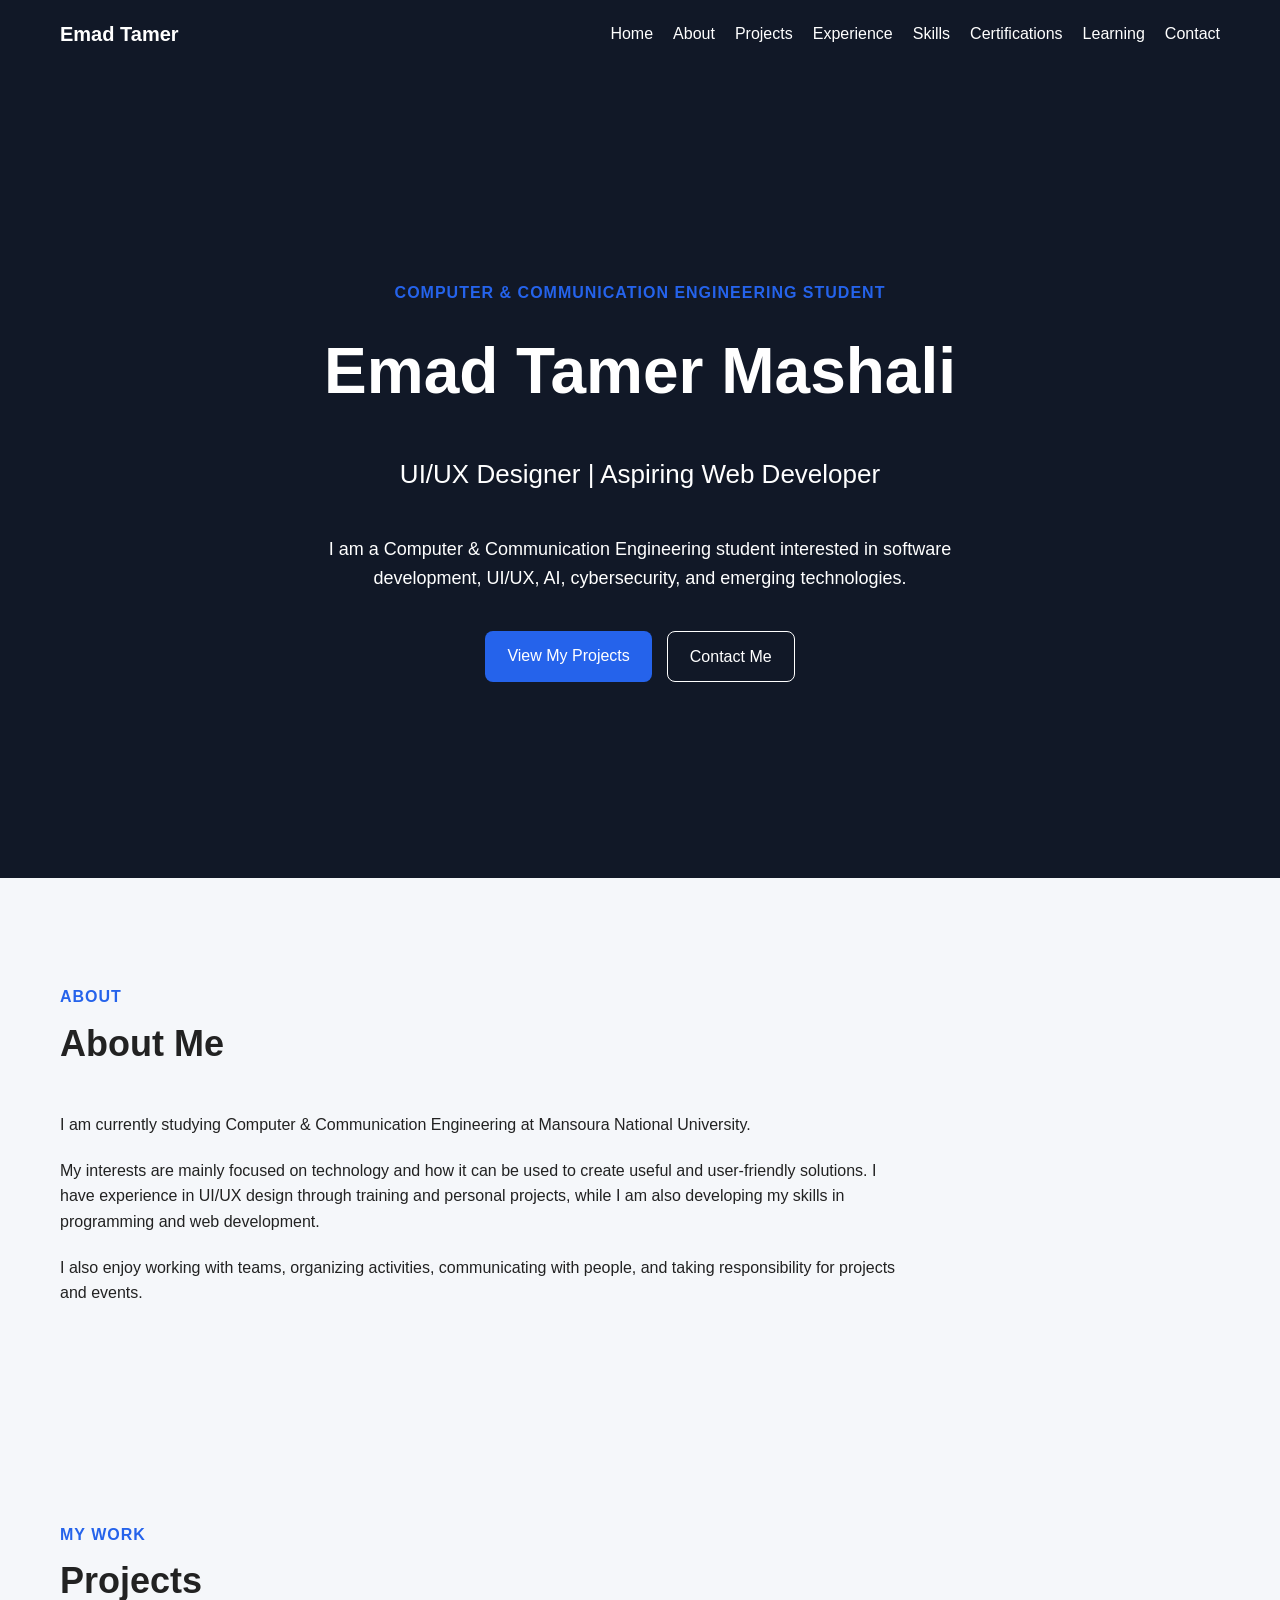
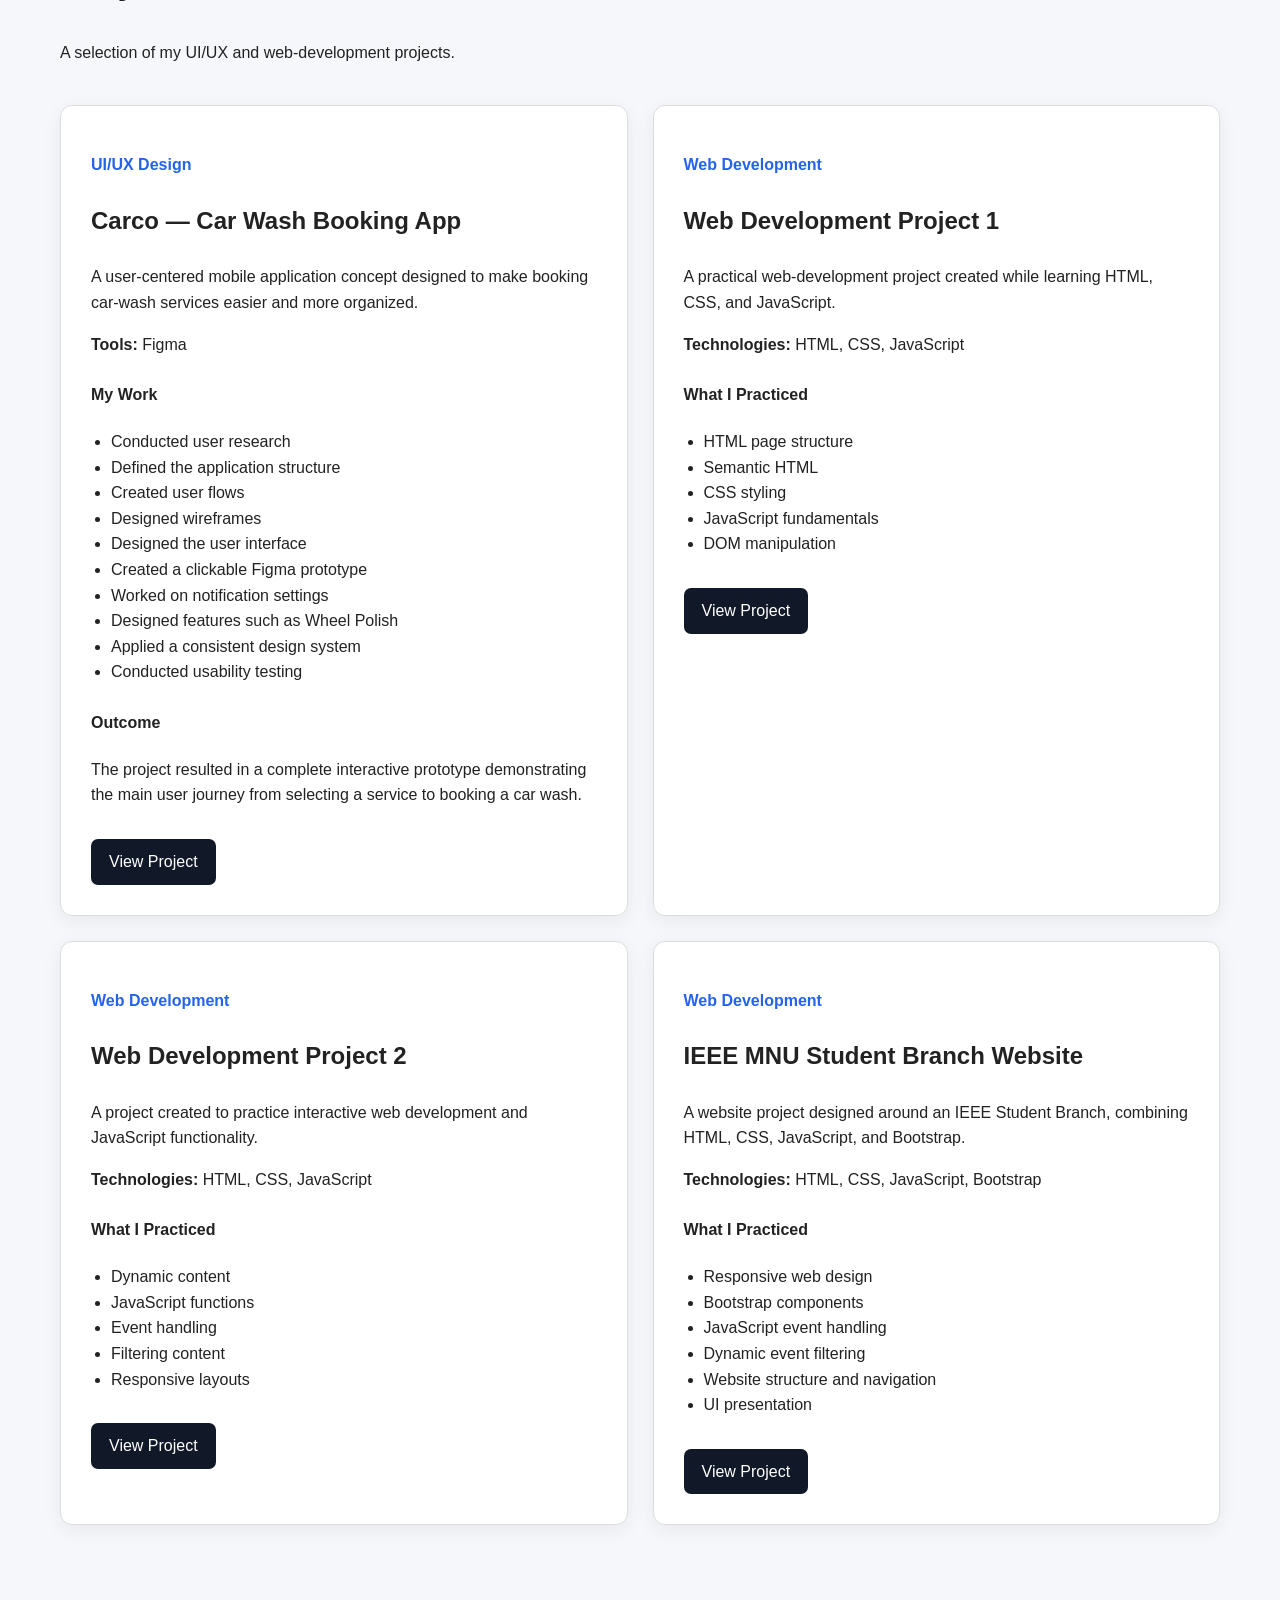
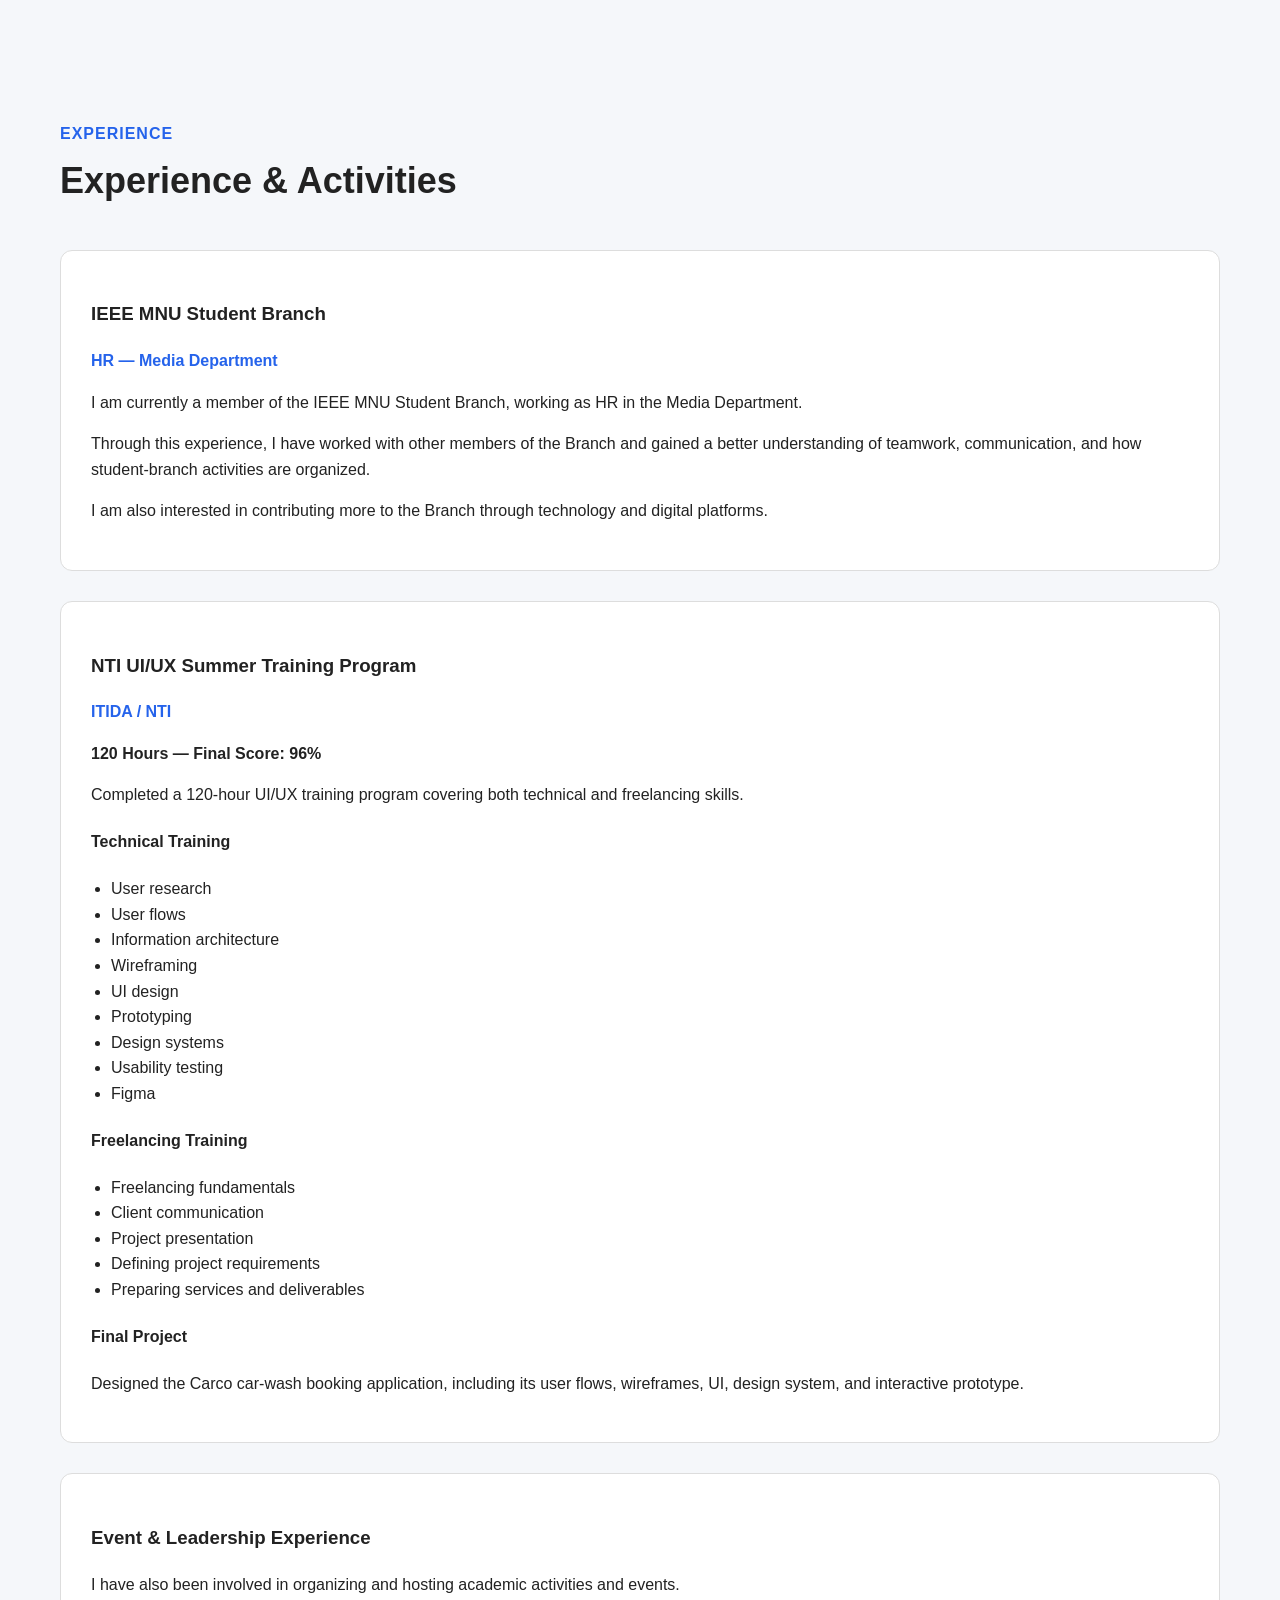
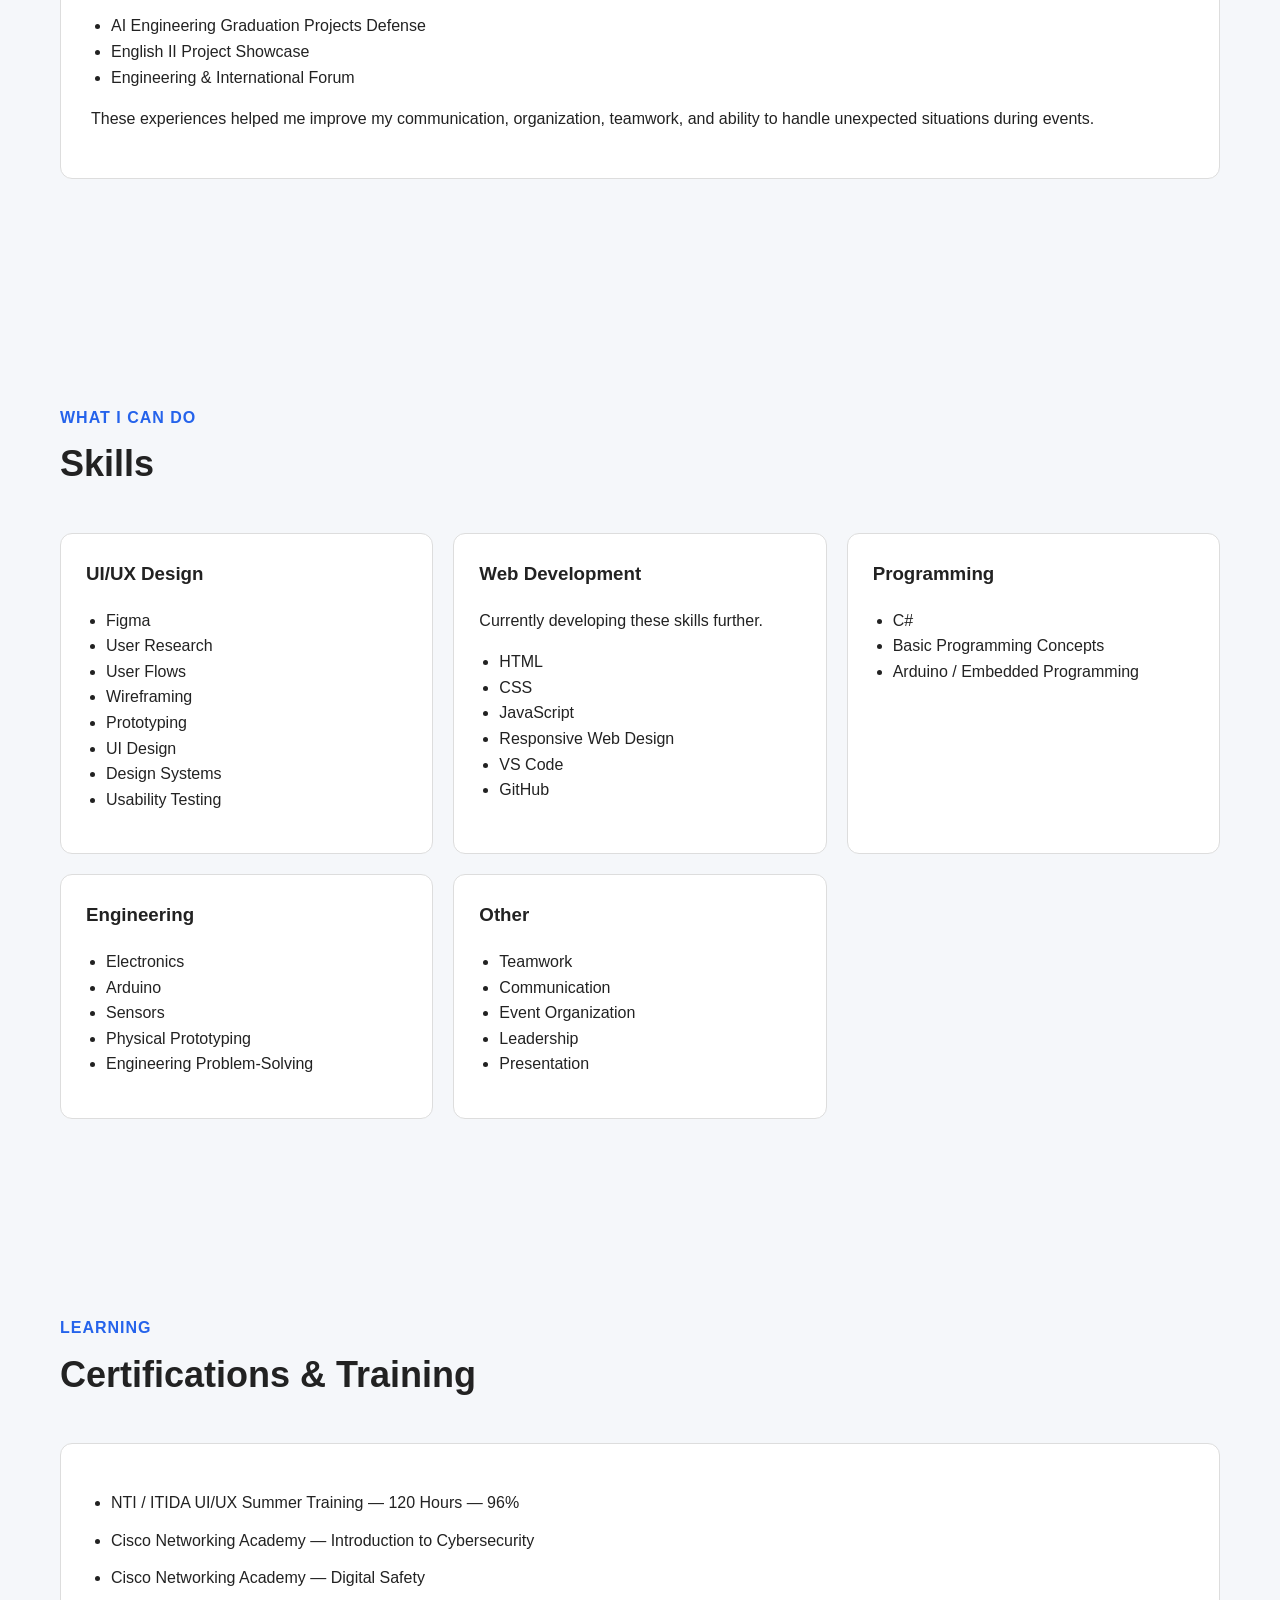
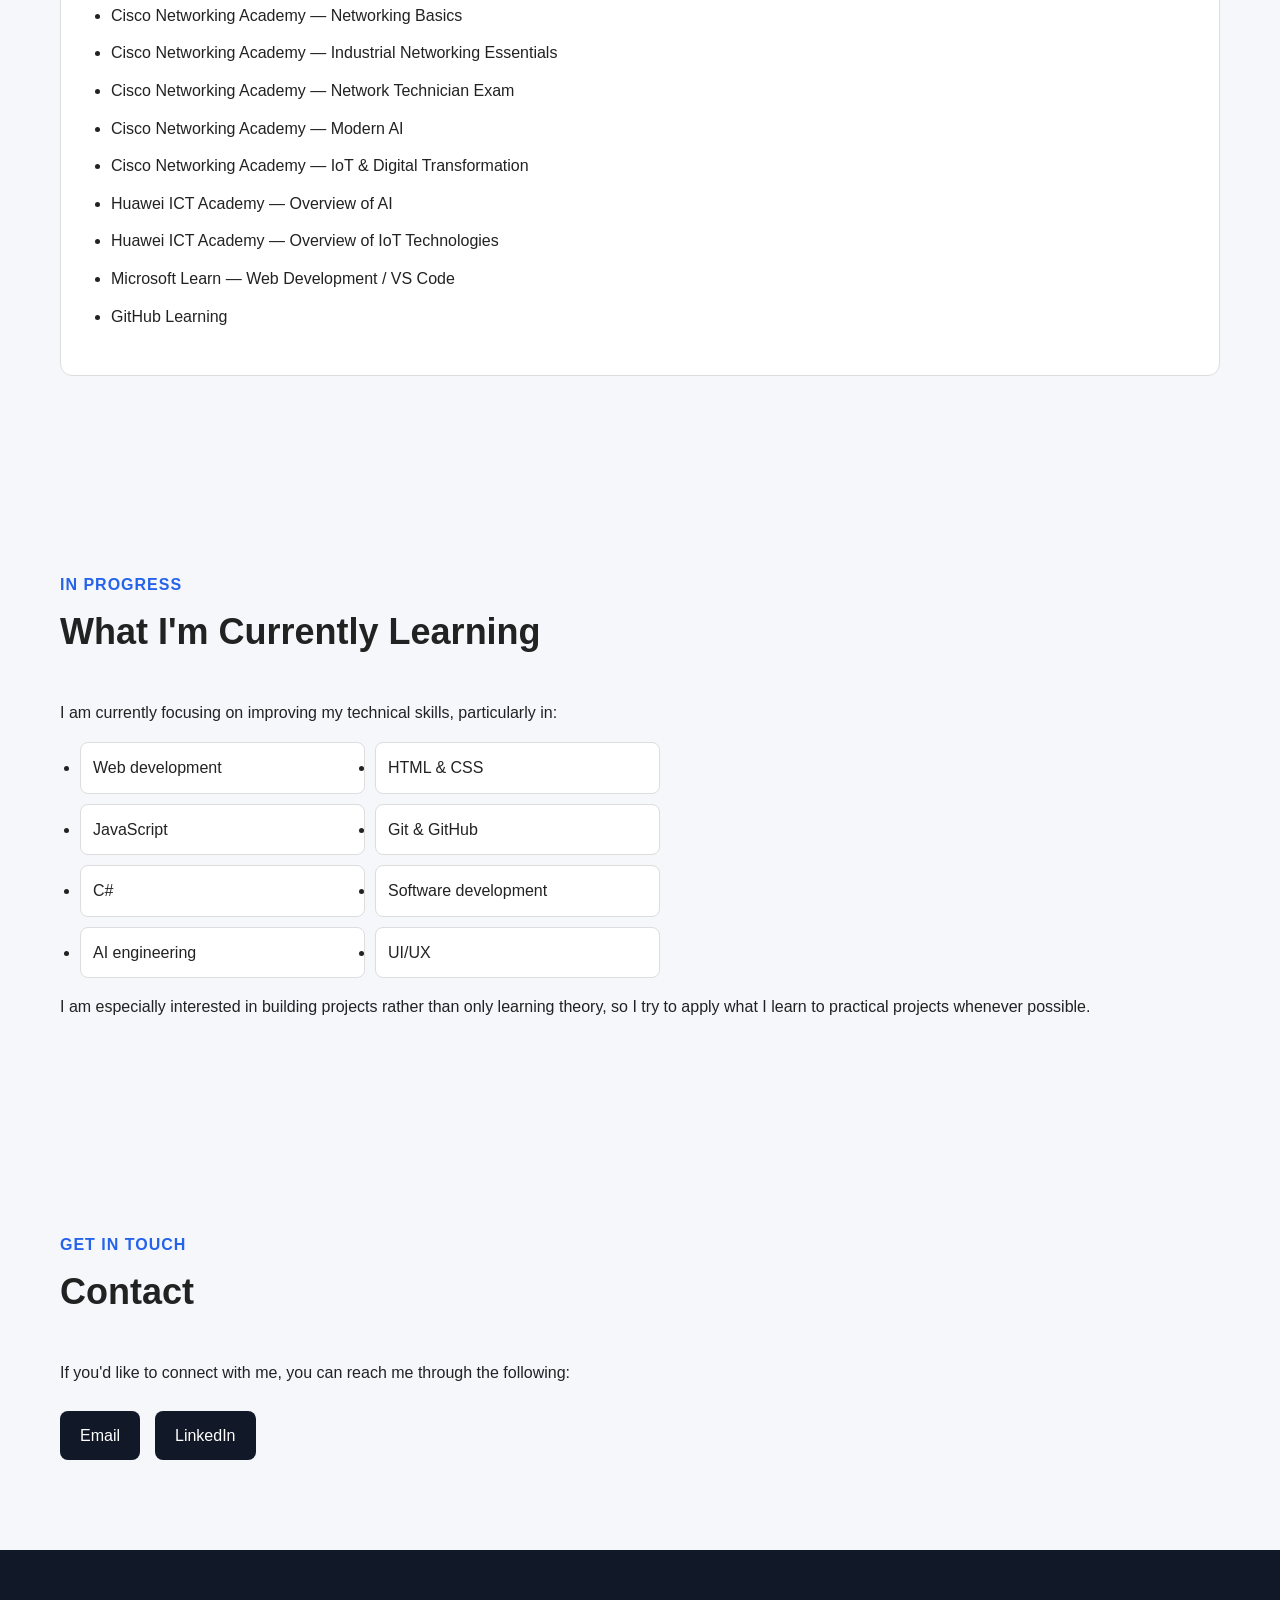
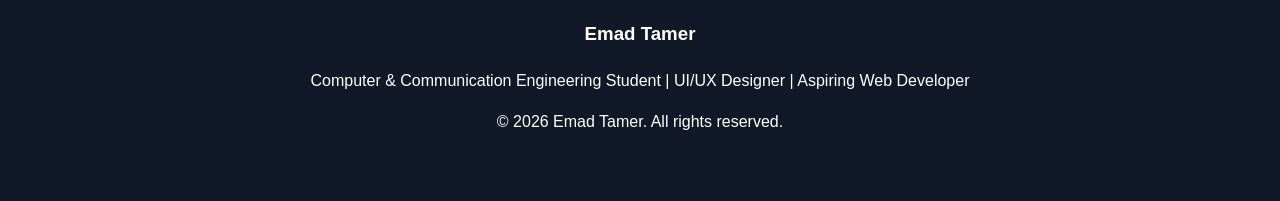
==== index.html @ 4dd38086 "Raised Portfolio level" ====
<!DOCTYPE html>
<html lang="en">

<head>

    <meta charset="UTF-8">
    <meta name="viewport" content="width=device-width, initial-scale=1.0">

    <title>Emad Tamer | Portfolio</title>

    <link rel="stylesheet" href="styles.css">

</head>

<body>

    <!-- ==================== HEADER ==================== -->

    <header>

        <nav>

            <a href="#home" class="logo">Emad Tamer</a>

            <div class="nav-links">

                <a href="#home">Home</a>
                <a href="#about">About</a>
                <a href="#projects">Projects</a>
                <a href="#experience">Experience</a>
                <a href="#skills">Skills</a>
                <a href="#certifications">Certifications</a>
                <a href="#learning">Learning</a>
                <a href="#contact">Contact</a>

            </div>

        </nav>

    </header>


    <!-- ==================== MAIN ==================== -->

    <main>


        <!-- ==================== HOME ==================== -->

        <section id="home" class="hero">

            <p class="eyebrow">
                Computer & Communication Engineering Student
            </p>

            <h1>Emad Tamer Mashali</h1>

            <h2>
                UI/UX Designer | Aspiring Web Developer
            </h2>

            <p class="hero-description">

                I am a Computer & Communication Engineering student
                interested in software development, UI/UX, AI,
                cybersecurity, and emerging technologies.

            </p>

            <div class="hero-buttons">

                <a href="#projects" class="button">
                    View My Projects
                </a>

                <a href="#contact" class="button secondary-button">
                    Contact Me
                </a>

            </div>

        </section>


        <!-- ==================== ABOUT ==================== -->

        <section id="about">

            <div class="section-heading">

                <p class="eyebrow">About</p>

                <h2>About Me</h2>

            </div>

            <div class="about-content">

                <p>
                    I am currently studying Computer & Communication
                    Engineering at Mansoura National University.
                </p>

                <p>
                    My interests are mainly focused on technology and
                    how it can be used to create useful and user-friendly
                    solutions. I have experience in UI/UX design through
                    training and personal projects, while I am also
                    developing my skills in programming and web development.
                </p>

                <p>
                    I also enjoy working with teams, organizing activities,
                    communicating with people, and taking responsibility
                    for projects and events.
                </p>

            </div>

        </section>


        <!-- ==================== PROJECTS ==================== -->

        <section id="projects">

            <div class="section-heading">

                <p class="eyebrow">My Work</p>

                <h2>Projects</h2>

                <p>
                    A selection of my UI/UX and web-development projects.
                </p>

            </div>


            <div class="project-container">


                <!-- CARCO -->

                <article class="project-card">

                    <p class="project-category">
                        UI/UX Design
                    </p>

                    <h3>
                        Carco — Car Wash Booking App
                    </h3>

                    <p>
                        A user-centered mobile application concept
                        designed to make booking car-wash services
                        easier and more organized.
                    </p>

                    <p>
                        <strong>Tools:</strong> Figma
                    </p>

                    <h4>My Work</h4>

                    <ul>

                        <li>Conducted user research</li>
                        <li>Defined the application structure</li>
                        <li>Created user flows</li>
                        <li>Designed wireframes</li>
                        <li>Designed the user interface</li>
                        <li>Created a clickable Figma prototype</li>
                        <li>Worked on notification settings</li>
                        <li>Designed features such as Wheel Polish</li>
                        <li>Applied a consistent design system</li>
                        <li>Conducted usability testing</li>

                    </ul>

                    <h4>Outcome</h4>

                    <p>
                        The project resulted in a complete interactive
                        prototype demonstrating the main user journey
                        from selecting a service to booking a car wash.
                    </p>

                    <a
                        href="https://www.behance.net/gallery/252828599/Carco-car-wash-app"
                        target="_blank"
                        class="project-link"
                    >
                        View Project
                    </a>

                </article>


                <!-- WEB PROJECT 1 -->

                <article class="project-card">

                    <p class="project-category">
                        Web Development
                    </p>

                    <h3>
                        Web Development Project 1
                    </h3>

                    <p>
                        A practical web-development project created
                        while learning HTML, CSS, and JavaScript.
                    </p>

                    <p>
                        <strong>Technologies:</strong>
                        HTML, CSS, JavaScript
                    </p>

                    <h4>What I Practiced</h4>

                    <ul>

                        <li>HTML page structure</li>
                        <li>Semantic HTML</li>
                        <li>CSS styling</li>
                        <li>JavaScript fundamentals</li>
                        <li>DOM manipulation</li>

                    </ul>

                    <a
                        href="#"
                        class="project-link"
                    >
                        View Project
                    </a>

                </article>


                <!-- WEB PROJECT 2 -->

                <article class="project-card">

                    <p class="project-category">
                        Web Development
                    </p>

                    <h3>
                        Web Development Project 2
                    </h3>

                    <p>
                        A project created to practice interactive
                        web development and JavaScript functionality.
                    </p>

                    <p>
                        <strong>Technologies:</strong>
                        HTML, CSS, JavaScript
                    </p>

                    <h4>What I Practiced</h4>

                    <ul>

                        <li>Dynamic content</li>
                        <li>JavaScript functions</li>
                        <li>Event handling</li>
                        <li>Filtering content</li>
                        <li>Responsive layouts</li>

                    </ul>

                    <a
                        href="#"
                        class="project-link"
                    >
                        View Project
                    </a>

                </article>


                <!-- WEB PROJECT 3 -->

                <article class="project-card">

                    <p class="project-category">
                        Web Development
                    </p>

                    <h3>
                        IEEE MNU Student Branch Website
                    </h3>

                    <p>
                        A website project designed around an IEEE
                        Student Branch, combining HTML, CSS,
                        JavaScript, and Bootstrap.
                    </p>

                    <p>
                        <strong>Technologies:</strong>
                        HTML, CSS, JavaScript, Bootstrap
                    </p>

                    <h4>What I Practiced</h4>

                    <ul>

                        <li>Responsive web design</li>
                        <li>Bootstrap components</li>
                        <li>JavaScript event handling</li>
                        <li>Dynamic event filtering</li>
                        <li>Website structure and navigation</li>
                        <li>UI presentation</li>

                    </ul>

                    <a
                        href="#"
                        class="project-link"
                    >
                        View Project
                    </a>

                </article>


            </div>

        </section>


        <!-- ==================== EXPERIENCE ==================== -->

        <section id="experience">

            <div class="section-heading">

                <p class="eyebrow">Experience</p>

                <h2>Experience & Activities</h2>

            </div>


            <!-- IEEE -->

            <article class="experience-card">

                <h3>
                    IEEE MNU Student Branch
                </h3>

                <p class="experience-role">
                    HR — Media Department
                </p>

                <p>
                    I am currently a member of the IEEE MNU Student
                    Branch, working as HR in the Media Department.
                </p>

                <p>
                    Through this experience, I have worked with other
                    members of the Branch and gained a better
                    understanding of teamwork, communication, and how
                    student-branch activities are organized.
                </p>

                <p>
                    I am also interested in contributing more to the
                    Branch through technology and digital platforms.
                </p>

            </article>


            <!-- NTI -->

            <article class="experience-card">

                <h3>
                    NTI UI/UX Summer Training Program
                </h3>

                <p class="experience-role">
                    ITIDA / NTI
                </p>

                <p class="highlight">
                    120 Hours — Final Score: 96%
                </p>

                <p>
                    Completed a 120-hour UI/UX training program
                    covering both technical and freelancing skills.
                </p>


                <h4>Technical Training</h4>

                <ul>

                    <li>User research</li>
                    <li>User flows</li>
                    <li>Information architecture</li>
                    <li>Wireframing</li>
                    <li>UI design</li>
                    <li>Prototyping</li>
                    <li>Design systems</li>
                    <li>Usability testing</li>
                    <li>Figma</li>

                </ul>


                <h4>Freelancing Training</h4>

                <ul>

                    <li>Freelancing fundamentals</li>
                    <li>Client communication</li>
                    <li>Project presentation</li>
                    <li>Defining project requirements</li>
                    <li>Preparing services and deliverables</li>

                </ul>


                <h4>Final Project</h4>

                <p>
                    Designed the Carco car-wash booking application,
                    including its user flows, wireframes, UI, design
                    system, and interactive prototype.
                </p>

            </article>


            <!-- EVENTS -->

            <article class="experience-card">

                <h3>
                    Event & Leadership Experience
                </h3>

                <p>
                    I have also been involved in organizing and
                    hosting academic activities and events.
                </p>

                <ul>

                    <li>
                        AI Engineering Graduation Projects Defense
                    </li>

                    <li>
                        English II Project Showcase
                    </li>

                    <li>
                        Engineering & International Forum
                    </li>

                </ul>

                <p>
                    These experiences helped me improve my
                    communication, organization, teamwork, and ability
                    to handle unexpected situations during events.
                </p>

            </article>

        </section>


        <!-- ==================== SKILLS ==================== -->

        <section id="skills">

            <div class="section-heading">

                <p class="eyebrow">What I Can Do</p>

                <h2>Skills</h2>

            </div>


            <div class="skills-container">


                <article class="skill-card">

                    <h3>UI/UX Design</h3>

                    <ul>

                        <li>Figma</li>
                        <li>User Research</li>
                        <li>User Flows</li>
                        <li>Wireframing</li>
                        <li>Prototyping</li>
                        <li>UI Design</li>
                        <li>Design Systems</li>
                        <li>Usability Testing</li>

                    </ul>

                </article>


                <article class="skill-card">

                    <h3>Web Development</h3>

                    <p>
                        Currently developing these skills further.
                    </p>

                    <ul>

                        <li>HTML</li>
                        <li>CSS</li>
                        <li>JavaScript</li>
                        <li>Responsive Web Design</li>
                        <li>VS Code</li>
                        <li>GitHub</li>

                    </ul>

                </article>


                <article class="skill-card">

                    <h3>Programming</h3>

                    <ul>

                        <li>C#</li>
                        <li>Basic Programming Concepts</li>
                        <li>Arduino / Embedded Programming</li>

                    </ul>

                </article>


                <article class="skill-card">

                    <h3>Engineering</h3>

                    <ul>

                        <li>Electronics</li>
                        <li>Arduino</li>
                        <li>Sensors</li>
                        <li>Physical Prototyping</li>
                        <li>Engineering Problem-Solving</li>

                    </ul>

                </article>


                <article class="skill-card">

                    <h3>Other</h3>

                    <ul>

                        <li>Teamwork</li>
                        <li>Communication</li>
                        <li>Event Organization</li>
                        <li>Leadership</li>
                        <li>Presentation</li>

                    </ul>

                </article>


            </div>

        </section>


        <!-- ==================== CERTIFICATIONS ==================== -->

        <section id="certifications">

            <div class="section-heading">

                <p class="eyebrow">Learning</p>

                <h2>Certifications & Training</h2>

            </div>

            <div class="certification-list">

                <ul>

                    <li>
                        NTI / ITIDA UI/UX Summer Training —
                        120 Hours — 96%
                    </li>

                    <li>
                        Cisco Networking Academy —
                        Introduction to Cybersecurity
                    </li>

                    <li>
                        Cisco Networking Academy —
                        Digital Safety
                    </li>

                    <li>
                        Cisco Networking Academy —
                        Networking Basics
                    </li>

                    <li>
                        Cisco Networking Academy —
                        Industrial Networking Essentials
                    </li>

                    <li>
                        Cisco Networking Academy —
                        Network Technician Exam
                    </li>

                    <li>
                        Cisco Networking Academy —
                        Modern AI
                    </li>

                    <li>
                        Cisco Networking Academy —
                        IoT & Digital Transformation
                    </li>

                    <li>
                        Huawei ICT Academy —
                        Overview of AI
                    </li>

                    <li>
                        Huawei ICT Academy —
                        Overview of IoT Technologies
                    </li>

                    <li>
                        Microsoft Learn —
                        Web Development / VS Code
                    </li>

                    <li>
                        GitHub Learning
                    </li>

                </ul>

            </div>

        </section>


        <!-- ==================== CURRENTLY LEARNING ==================== -->

        <section id="learning">

            <div class="section-heading">

                <p class="eyebrow">In Progress</p>

                <h2>What I'm Currently Learning</h2>

            </div>

            <p>
                I am currently focusing on improving my technical
                skills, particularly in:
            </p>

            <ul class="learning-list">

                <li>Web development</li>
                <li>HTML & CSS</li>
                <li>JavaScript</li>
                <li>Git & GitHub</li>
                <li>C#</li>
                <li>Software development</li>
                <li>AI engineering</li>
                <li>UI/UX</li>

            </ul>

            <p>
                I am especially interested in building projects
                rather than only learning theory, so I try to apply
                what I learn to practical projects whenever possible.
            </p>

        </section>


        <!-- ==================== CONTACT ==================== -->

        <section id="contact">

            <div class="section-heading">

                <p class="eyebrow">Get In Touch</p>

                <h2>Contact</h2>

            </div>

            <p>
                If you'd like to connect with me, you can reach me
                through the following:
            </p>

            <div class="contact-links">

                <a href="mailto:emad.t.mashali@gmail.com">
                    Email
                </a>

                <a
                    href="https://www.linkedin.com/in/emad-mashali"
                    target="_blank"
                >
                    LinkedIn
                </a>

            </div>

        </section>

    </main>


    <!-- ==================== FOOTER ==================== -->

    <footer>

        <h3>
            Emad Tamer
        </h3>

        <p>
            Computer & Communication Engineering Student |
            UI/UX Designer | Aspiring Web Developer
        </p>

        <p>
            © 2026 Emad Tamer. All rights reserved.
        </p>

    </footer>


    <script src="script.js"></script>

</body>

</html>
---- styles.css ----
/* ==================== GENERAL ==================== */

* {
    box-sizing: border-box;
}

html {
    scroll-behavior: smooth;
}

body {
    margin: 0;
    font-family: Arial, sans-serif;
    line-height: 1.6;
    color: #222;
    background-color: #f5f7fa;
}

a {
    text-decoration: none;
}

ul {
    padding-left: 20px;
}


/* ==================== HEADER ==================== */

header {
    position: sticky;
    top: 0;
    z-index: 1000;
    background-color: #111827;
}

nav {
    max-width: 1200px;
    margin: auto;
    padding: 18px 20px;

    display: flex;
    justify-content: space-between;
    align-items: center;
}

.logo {
    color: white;
    font-size: 20px;
    font-weight: bold;
}

.nav-links {
    display: flex;
    gap: 20px;
}

.nav-links a {
    color: white;
    transition: 0.2s;
}

.nav-links a:hover {
    color: #60a5fa;
}


/* ==================== SECTIONS ==================== */

section {
    max-width: 1200px;
    margin: auto;
    padding: 90px 20px;
}

.section-heading {
    margin-bottom: 40px;
}

.section-heading h2 {
    font-size: 36px;
    margin-top: 5px;
}

.eyebrow {
    margin-bottom: 5px;
    color: #2563eb;
    font-weight: bold;
    text-transform: uppercase;
    letter-spacing: 1px;
}


/* ==================== HERO ==================== */

.hero {
    max-width: none;

    min-height: 90vh;

    display: flex;
    flex-direction: column;

    justify-content: center;
    align-items: center;

    text-align: center;

    padding: 80px 20px;

    background-color: #111827;
    color: white;
}

.hero h1 {
    margin: 10px 0;

    font-size: 64px;
}

.hero h2 {
    font-size: 26px;
    font-weight: normal;
}

.hero-description {
    max-width: 700px;
    font-size: 18px;
}

.hero-buttons {
    display: flex;
    gap: 15px;
    margin-top: 20px;
}


/* ==================== BUTTONS ==================== */

.button {
    display: inline-block;

    padding: 12px 22px;

    border-radius: 8px;

    background-color: #2563eb;
    color: white;

    transition: 0.2s;
}

.button:hover {
    background-color: #1d4ed8;
}

.secondary-button {
    background-color: transparent;
    border: 1px solid white;
}

.secondary-button:hover {
    background-color: white;
    color: #111827;
}


/* ==================== ABOUT ==================== */

.about-content {
    max-width: 850px;
}

.about-content p {
    margin-bottom: 20px;
}


/* ==================== PROJECTS ==================== */

.project-container {
    display: grid;

    grid-template-columns: repeat(2, 1fr);

    gap: 25px;
}

.project-card {
    padding: 30px;

    background-color: white;

    border-radius: 12px;

    border: 1px solid #ddd;

    box-shadow: 0 5px 20px rgba(0, 0, 0, 0.06);
}

.project-card h3 {
    font-size: 24px;
}

.project-category {
    color: #2563eb;
    font-weight: bold;
}

.project-card h4 {
    margin-top: 25px;
}

.project-link {
    display: inline-block;

    margin-top: 15px;

    padding: 10px 18px;

    border-radius: 7px;

    background-color: #111827;
    color: white;
}

.project-link:hover {
    background-color: #2563eb;
}


/* ==================== EXPERIENCE ==================== */

.experience-card {
    margin-bottom: 30px;

    padding: 30px;

    background-color: white;

    border-radius: 12px;

    border: 1px solid #ddd;
}

.experience-role {
    color: #2563eb;
    font-weight: bold;
}

.highlight {
    font-weight: bold;
}


/* ==================== SKILLS ==================== */

.skills-container {
    display: grid;

    grid-template-columns: repeat(3, 1fr);

    gap: 20px;
}

.skill-card {
    padding: 25px;

    background-color: white;

    border-radius: 12px;

    border: 1px solid #ddd;
}

.skill-card h3 {
    margin-top: 0;
}


/* ==================== CERTIFICATIONS ==================== */

.certification-list {
    padding: 30px;

    background-color: white;

    border-radius: 12px;

    border: 1px solid #ddd;
}

.certification-list li {
    margin-bottom: 12px;
}


/* ==================== CURRENTLY LEARNING ==================== */

.learning-list {
    display: grid;

    grid-template-columns: repeat(2, 1fr);

    gap: 10px;

    max-width: 600px;
}

.learning-list li {
    padding: 12px;

    background-color: white;

    border-radius: 8px;

    border: 1px solid #ddd;
}


/* ==================== CONTACT ==================== */

.contact-links {
    display: flex;
    gap: 15px;

    margin-top: 25px;
}

.contact-links a {
    display: inline-block;

    padding: 12px 20px;

    background-color: #111827;

    color: white;

    border-radius: 8px;
}

.contact-links a:hover {
    background-color: #2563eb;
}


/* ==================== FOOTER ==================== */

footer {
    padding: 50px 20px;

    text-align: center;

    background-color: #111827;

    color: white;
}


/* ==================== MOBILE ==================== */

@media (max-width: 900px) {

    .nav-links {
        gap: 10px;
        flex-wrap: wrap;
        justify-content: center;
    }

    .project-container {
        grid-template-columns: 1fr;
    }

    .skills-container {
        grid-template-columns: repeat(2, 1fr);
    }

}


@media (max-width: 600px) {

    nav {
        flex-direction: column;
        gap: 15px;
    }

    .nav-links {
        font-size: 14px;
    }

    .hero h1 {
        font-size: 42px;
    }

    .hero h2 {
        font-size: 20px;
    }

    .hero-buttons {
        flex-direction: column;
    }

    .skills-container {
        grid-template-columns: 1fr;
    }

    .learning-list {
        grid-template-columns: 1fr;
    }

    .contact-links {
        flex-direction: column;
    }

}
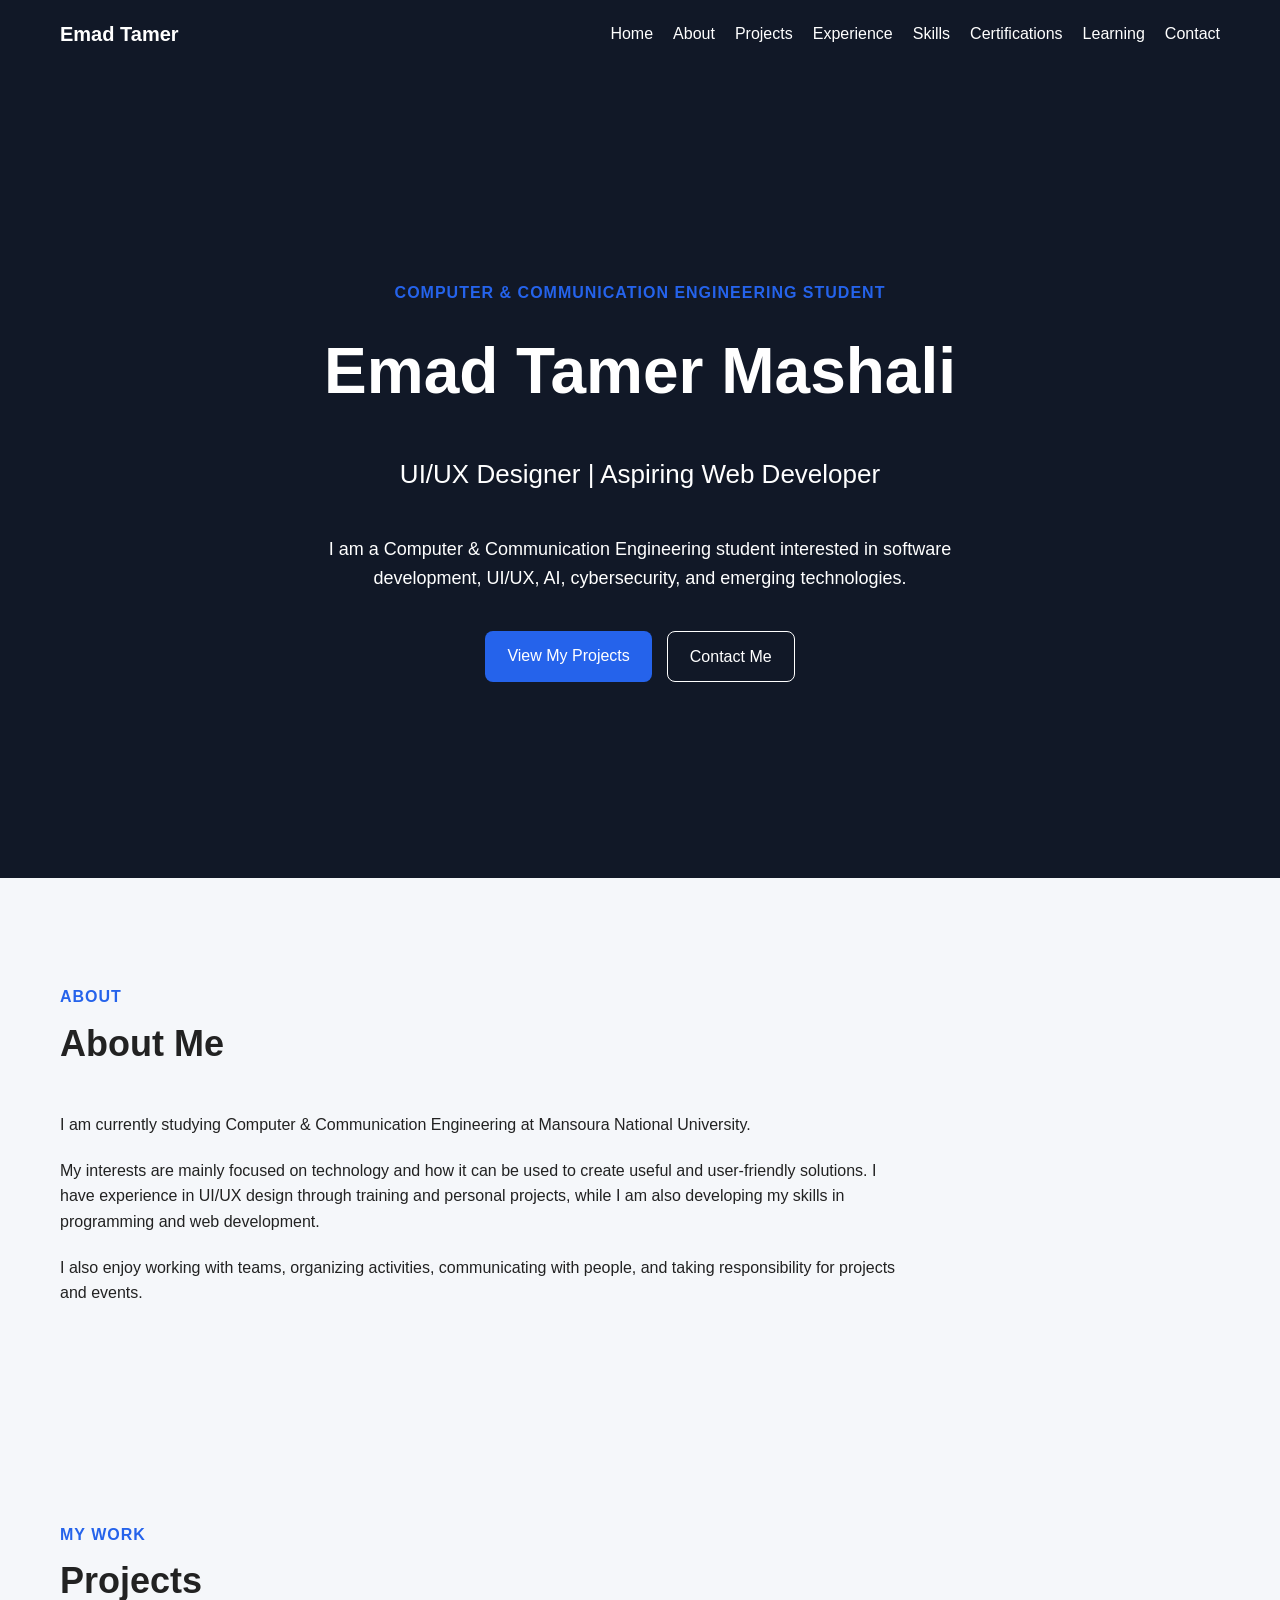
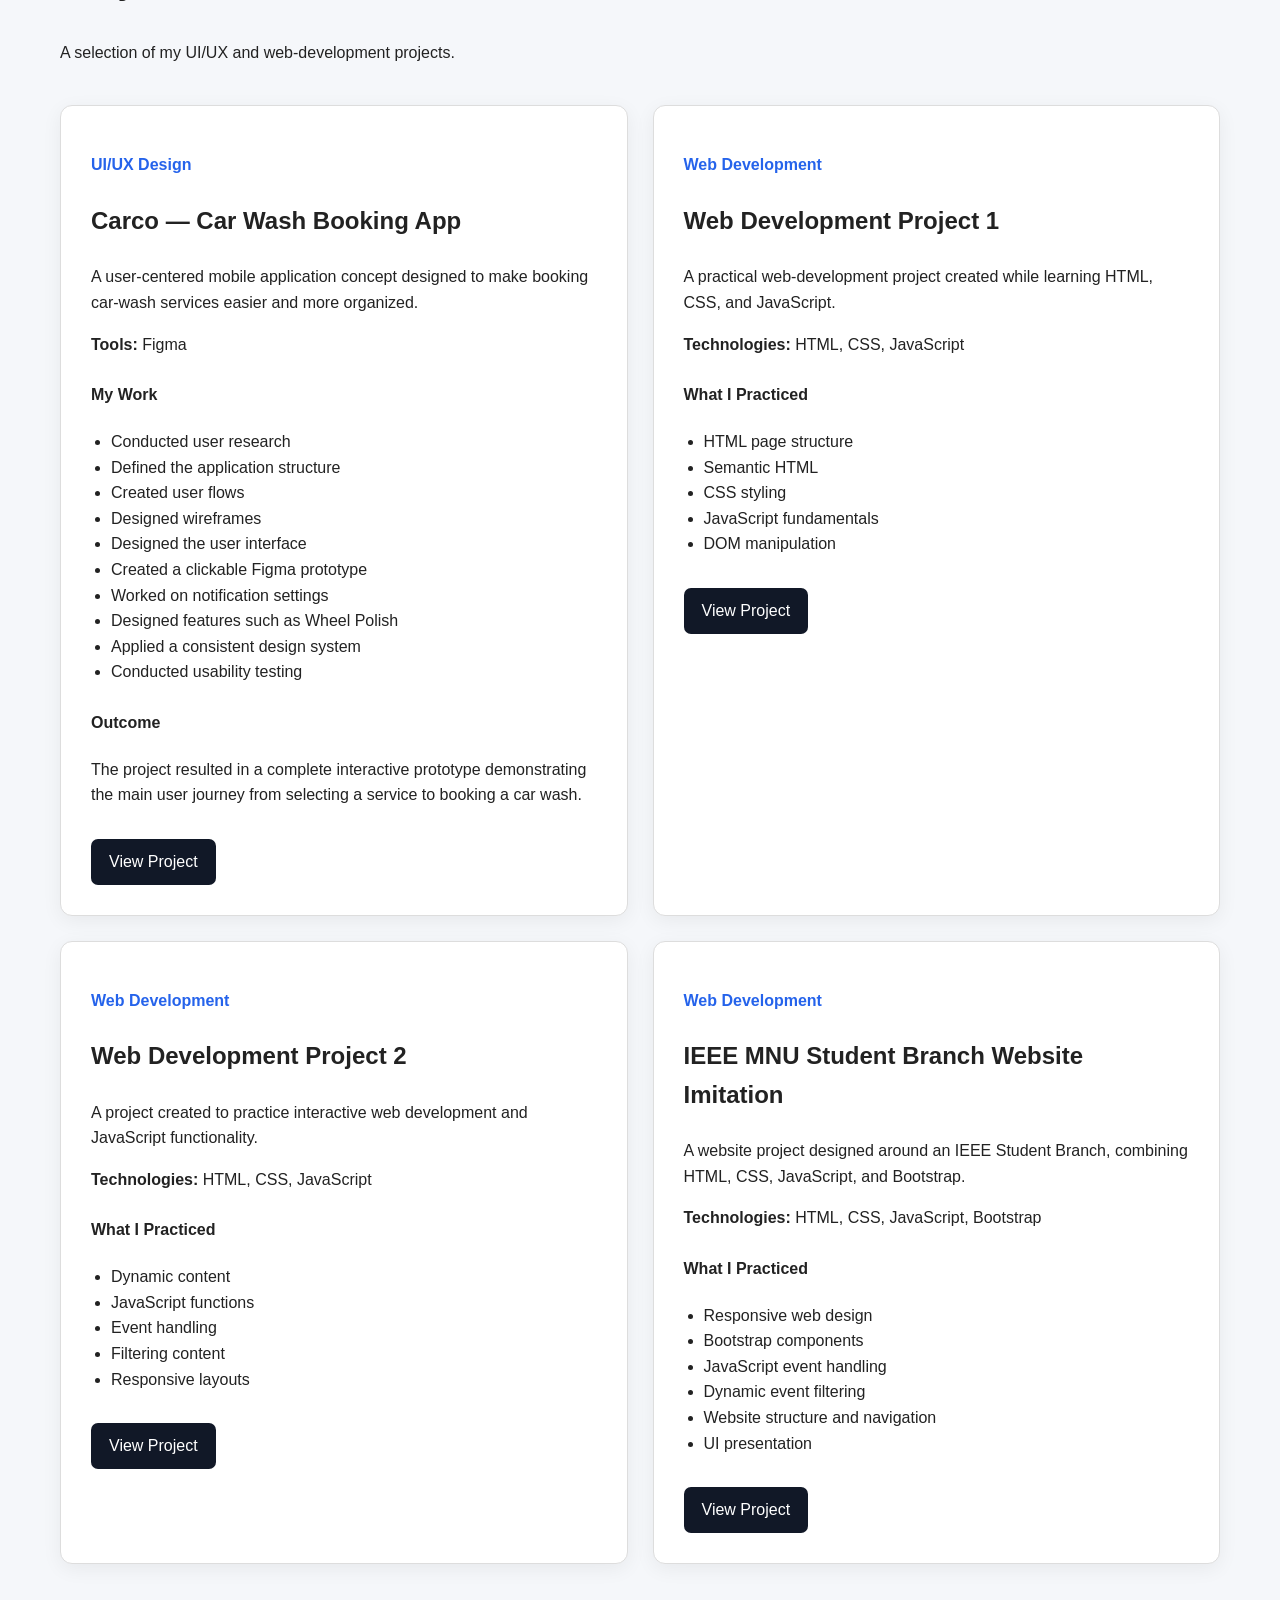
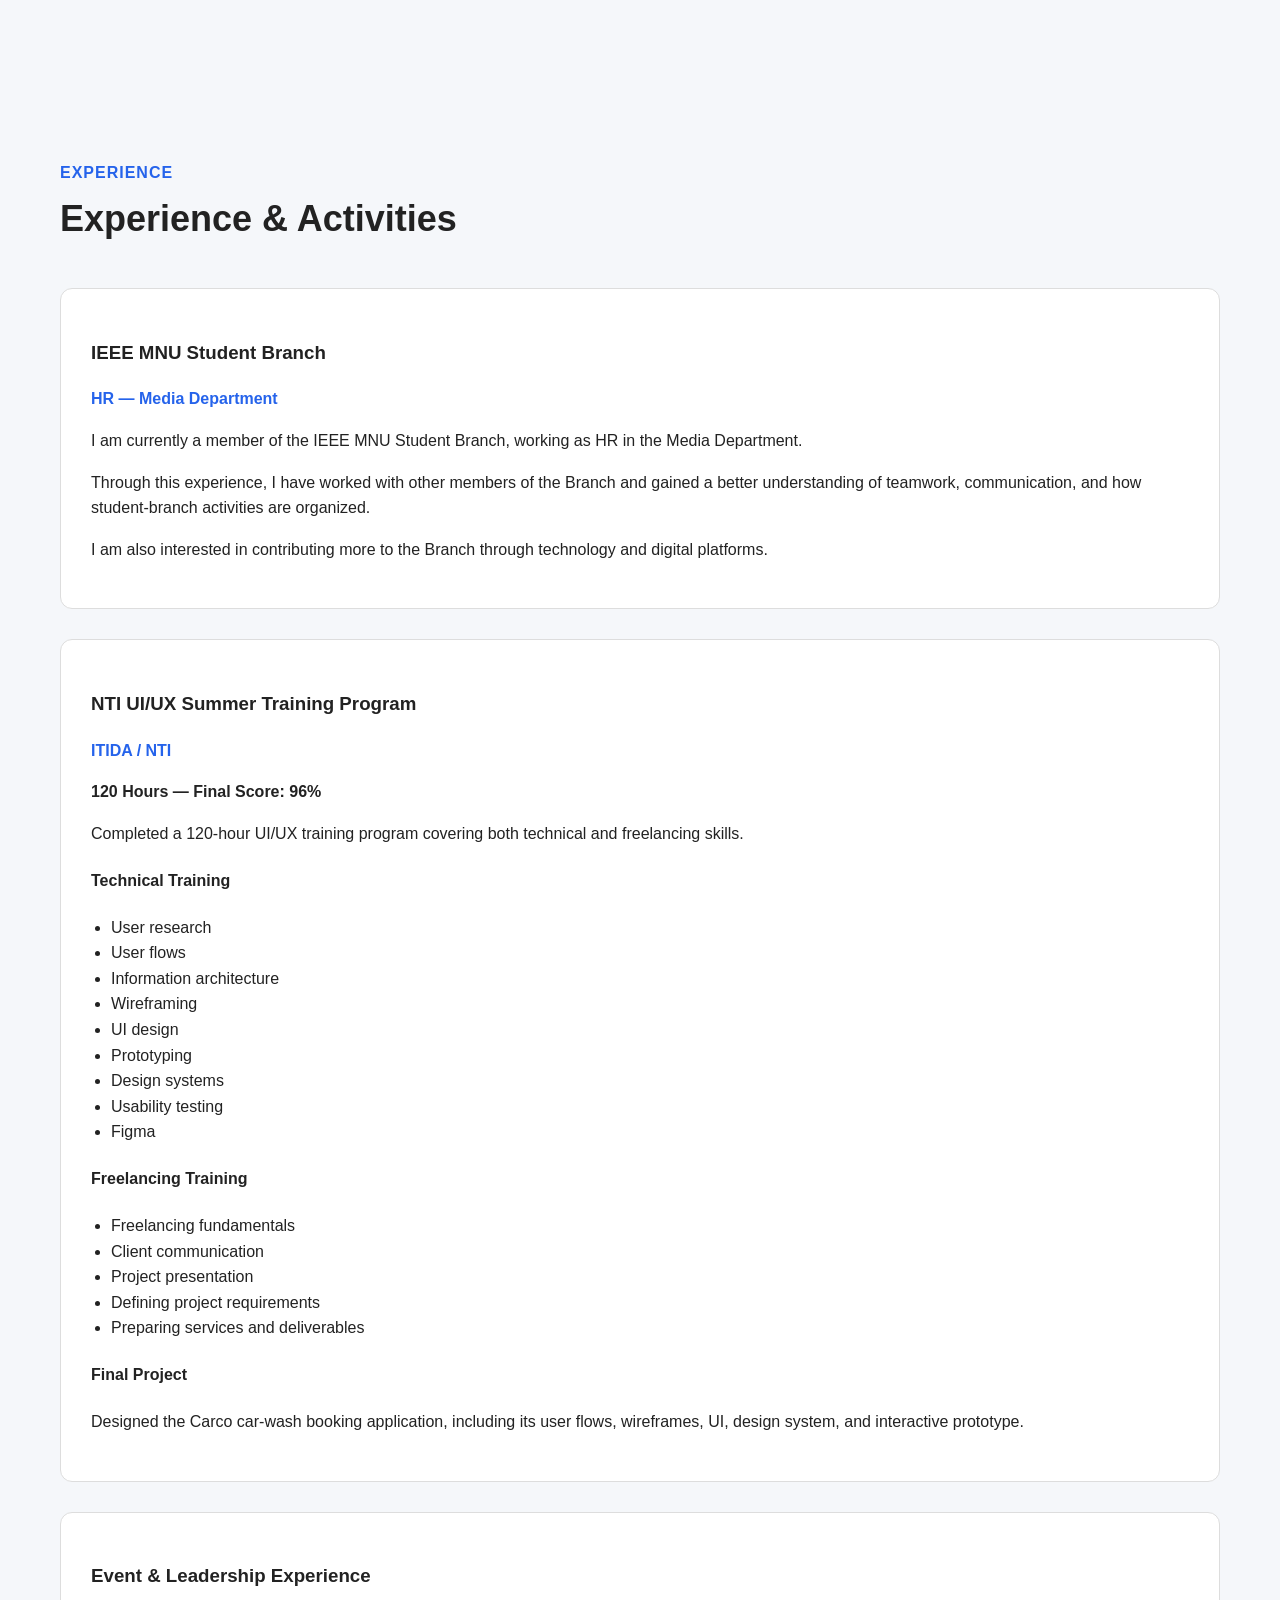
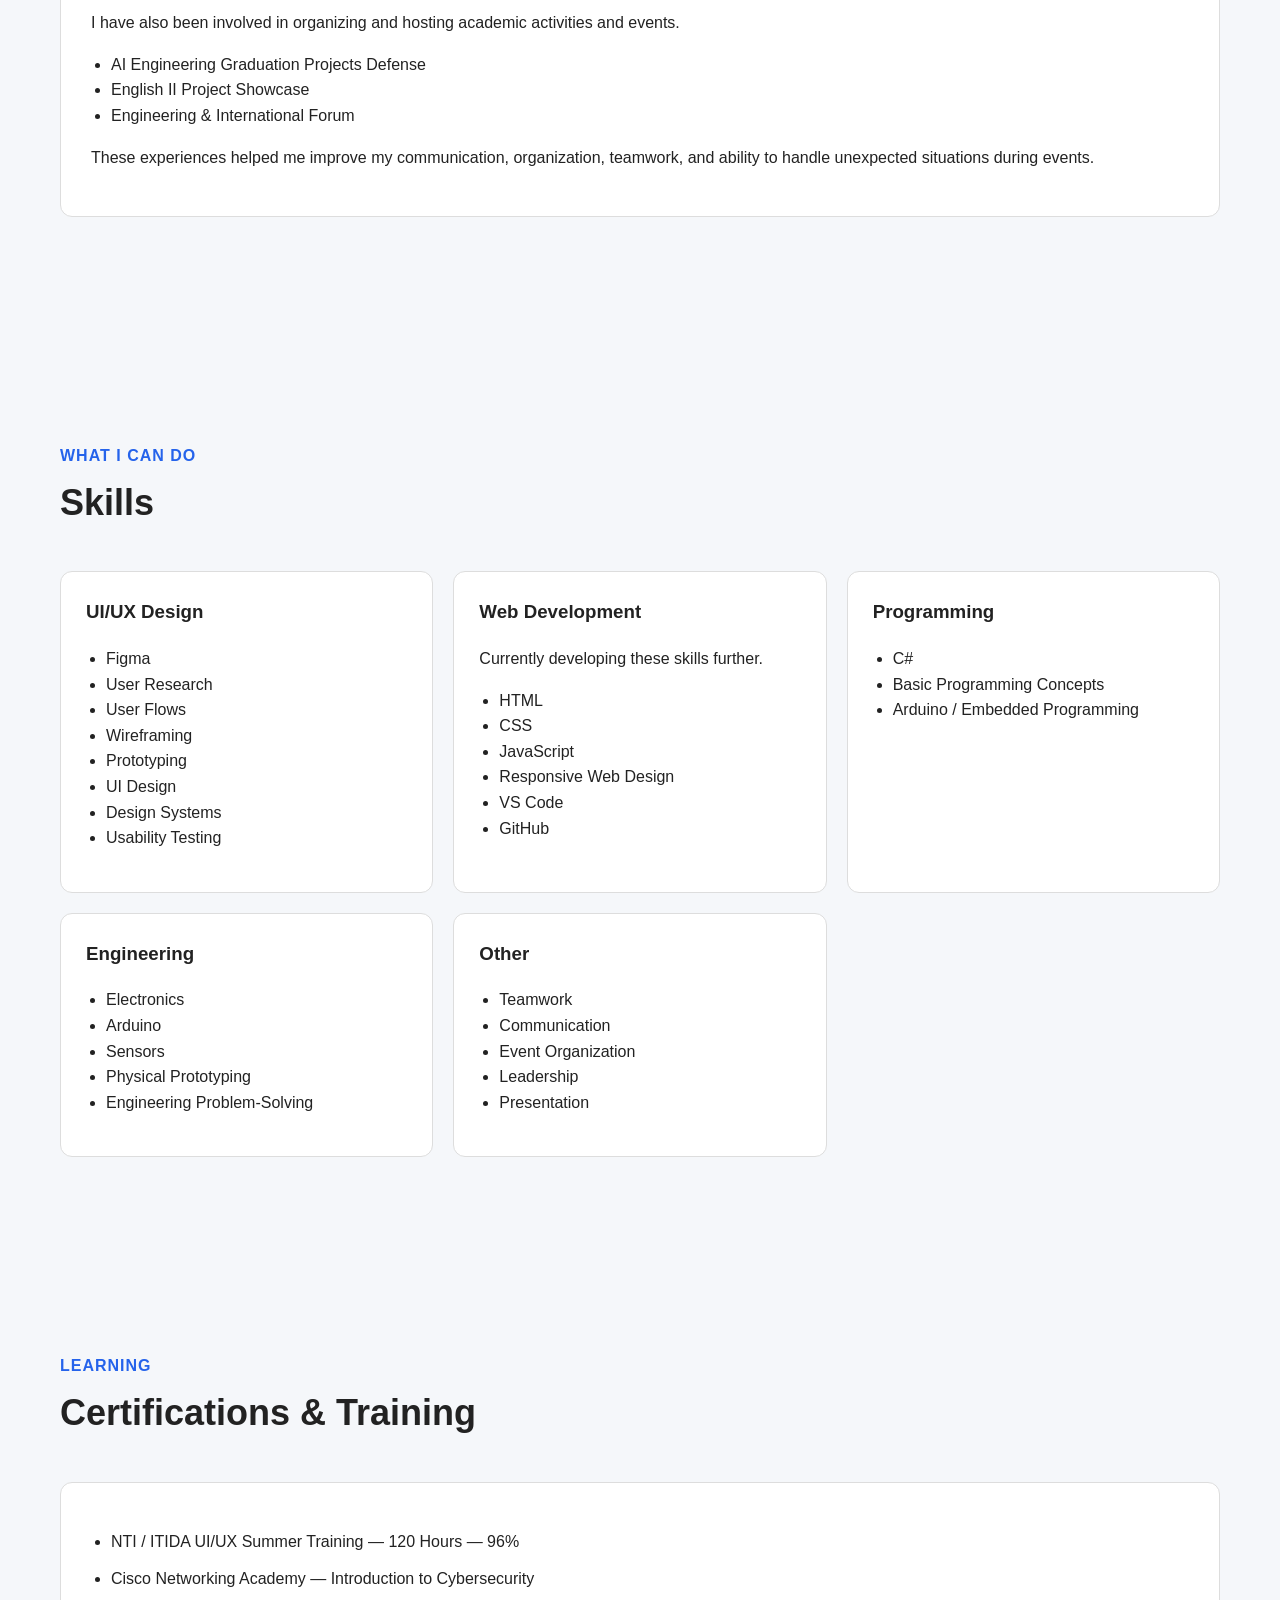
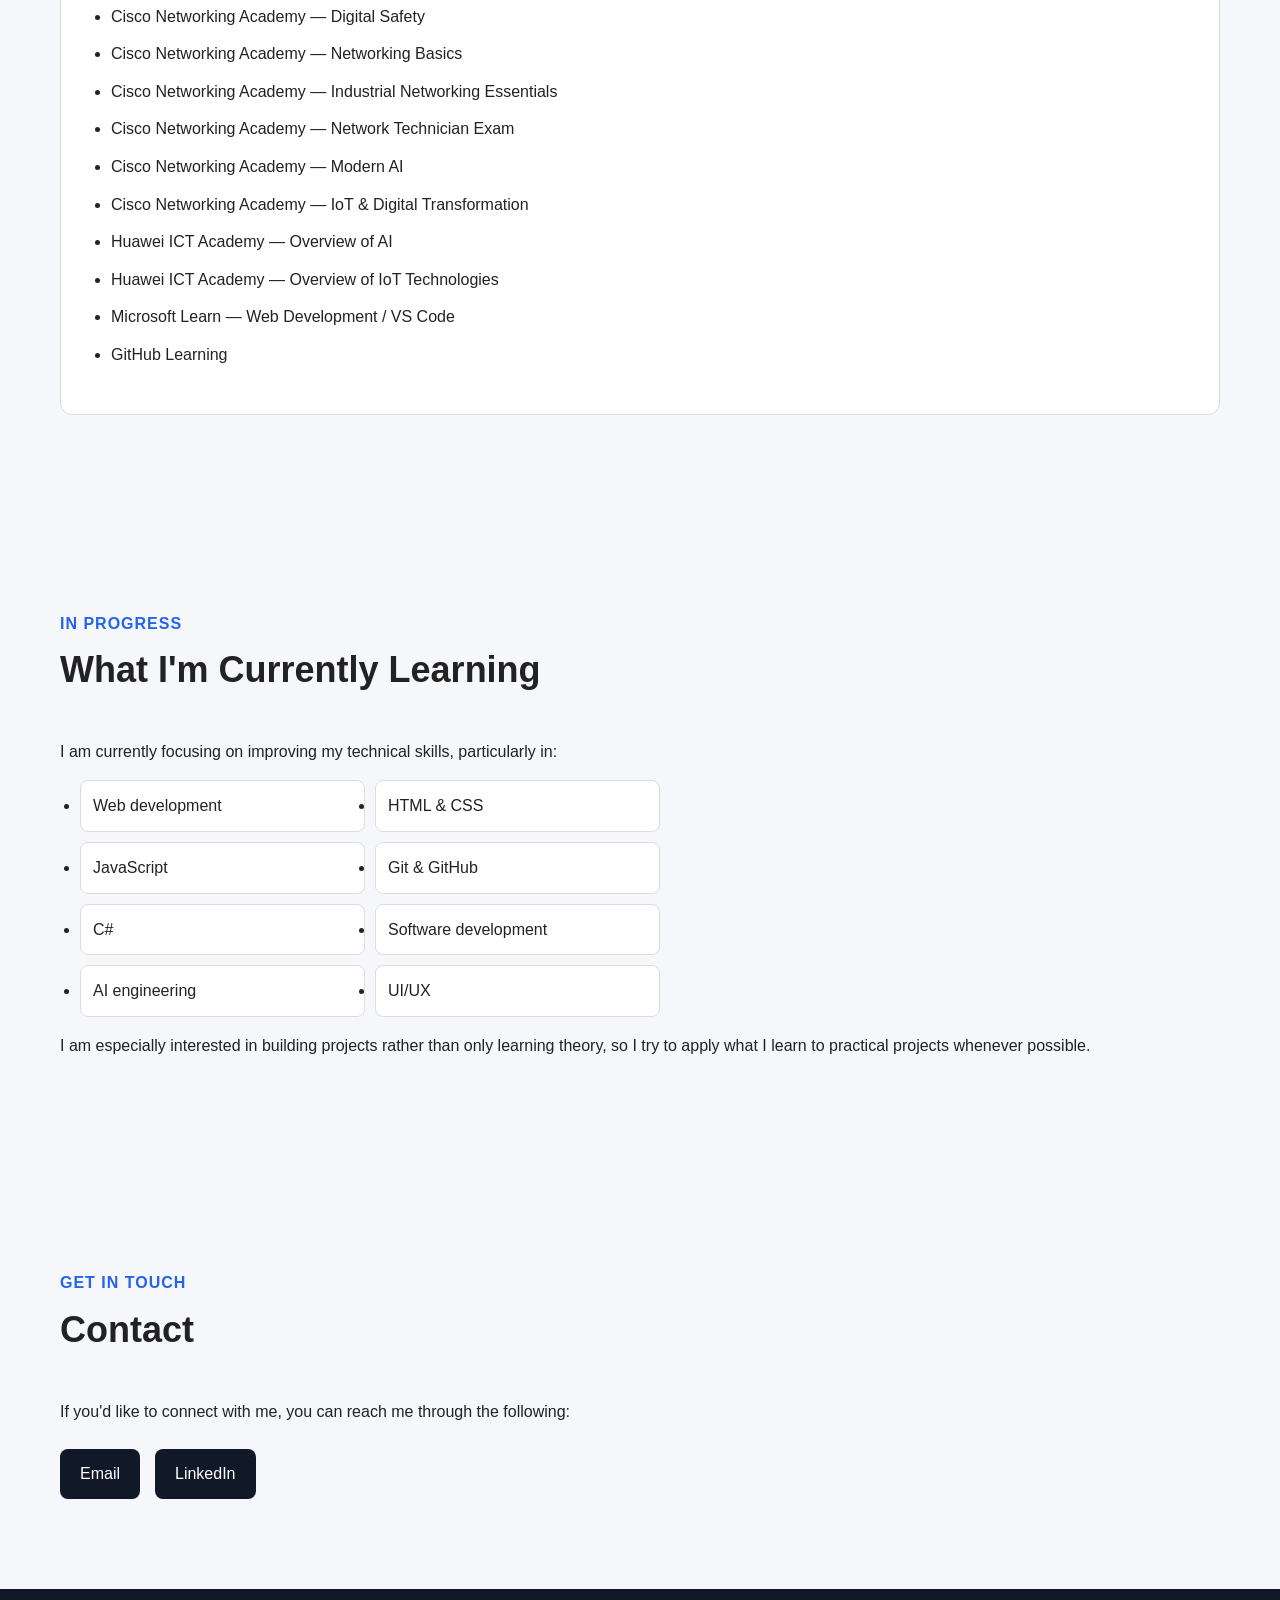
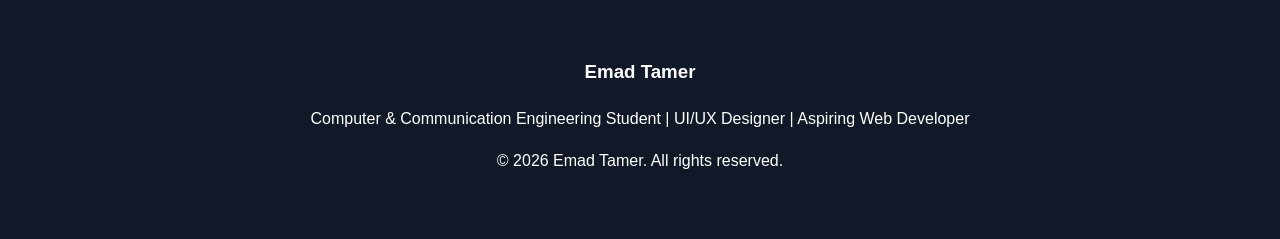
==== commit 8358748b: "Fixed Website project name" ====
--- a/index.html
+++ b/index.html
@@ -295,7 +295,7 @@
                     </p>
 
                     <h3>
-                        IEEE MNU Student Branch Website
+                        IEEE MNU Student Branch Website Imitation
                     </h3>
 
                     <p>
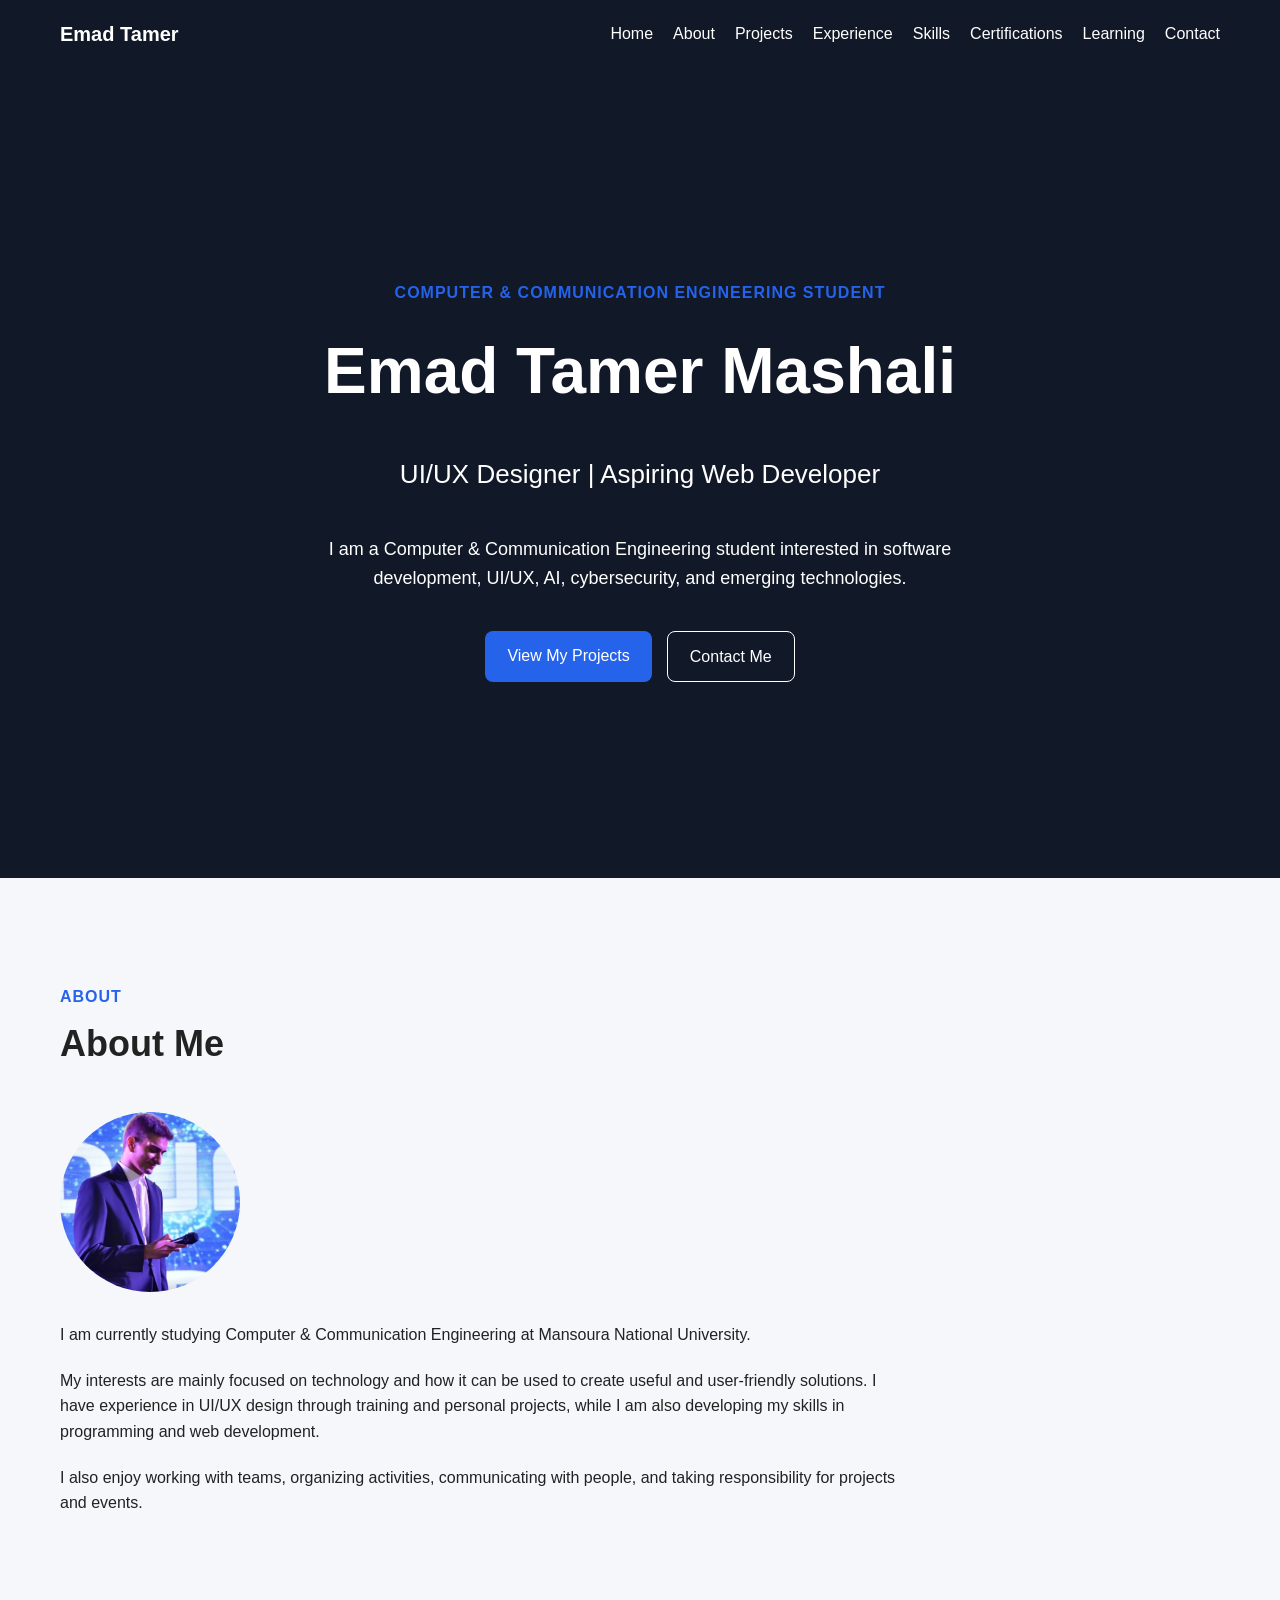
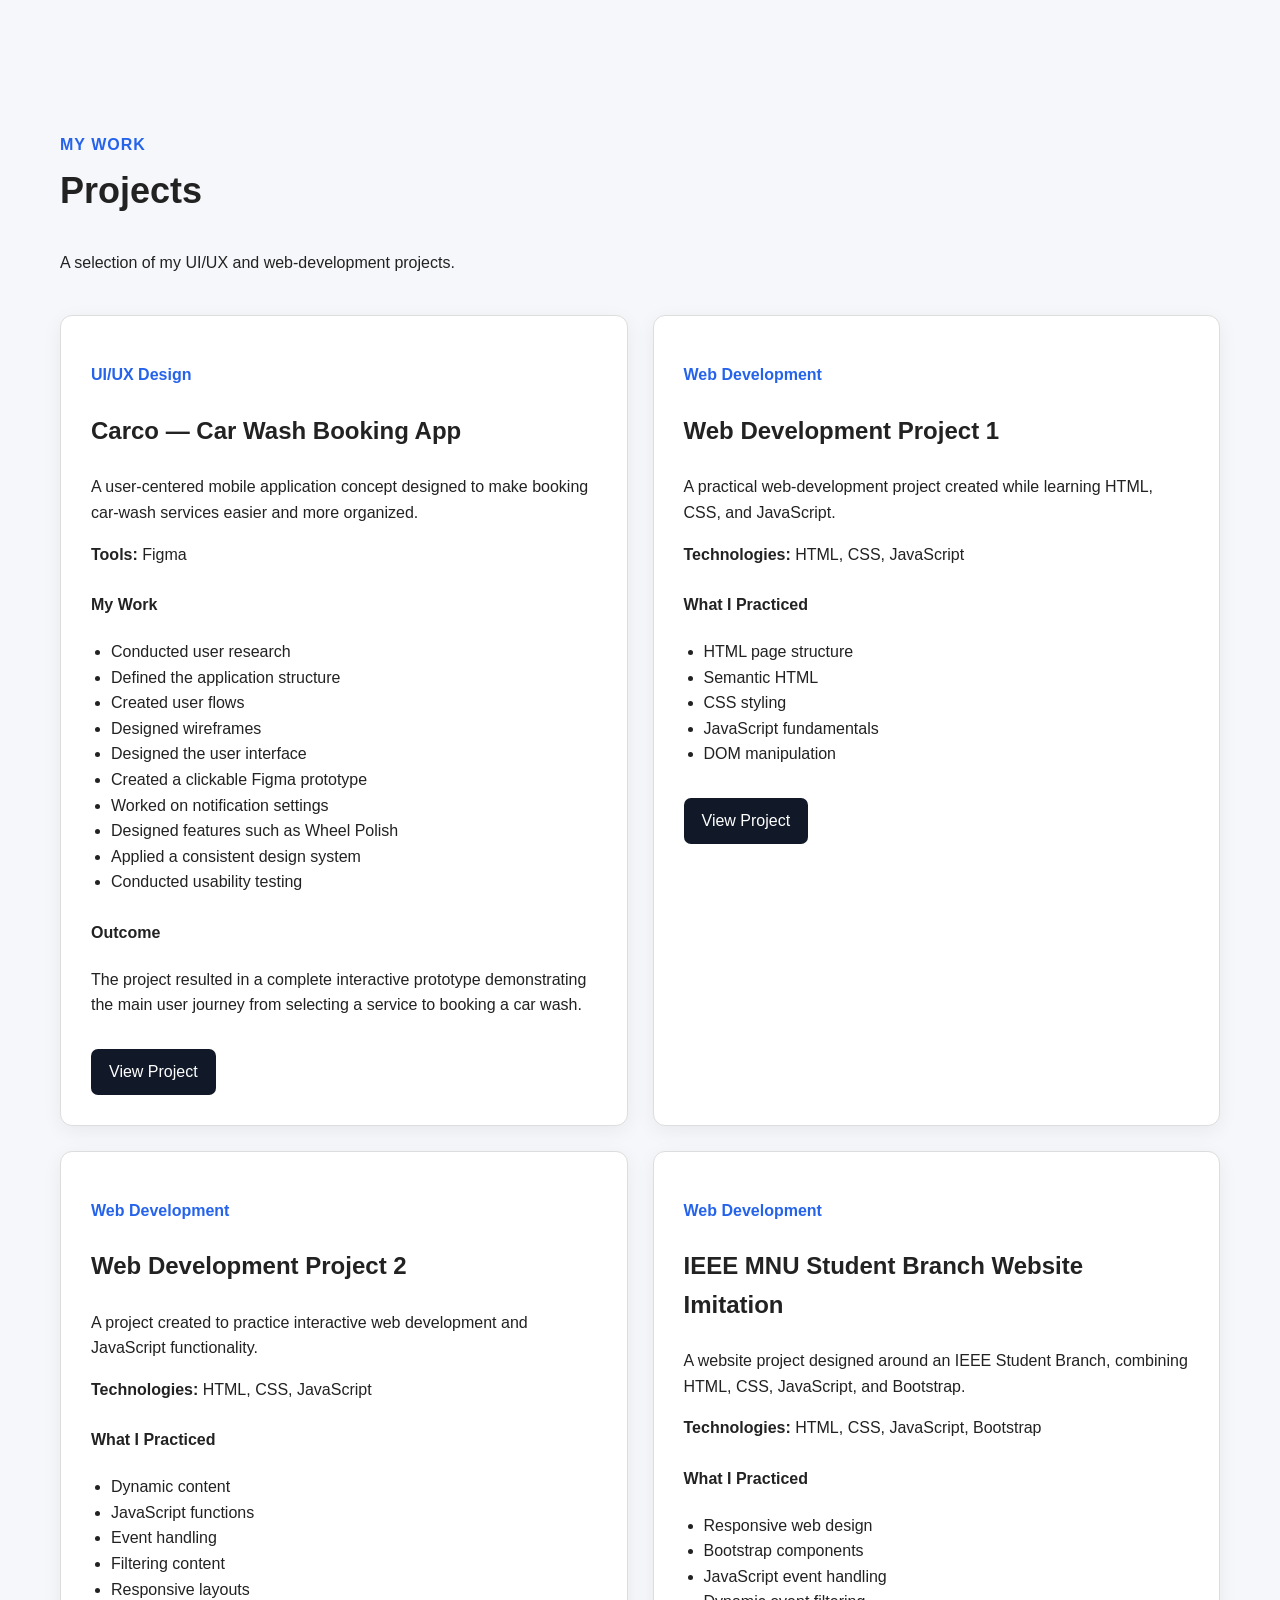
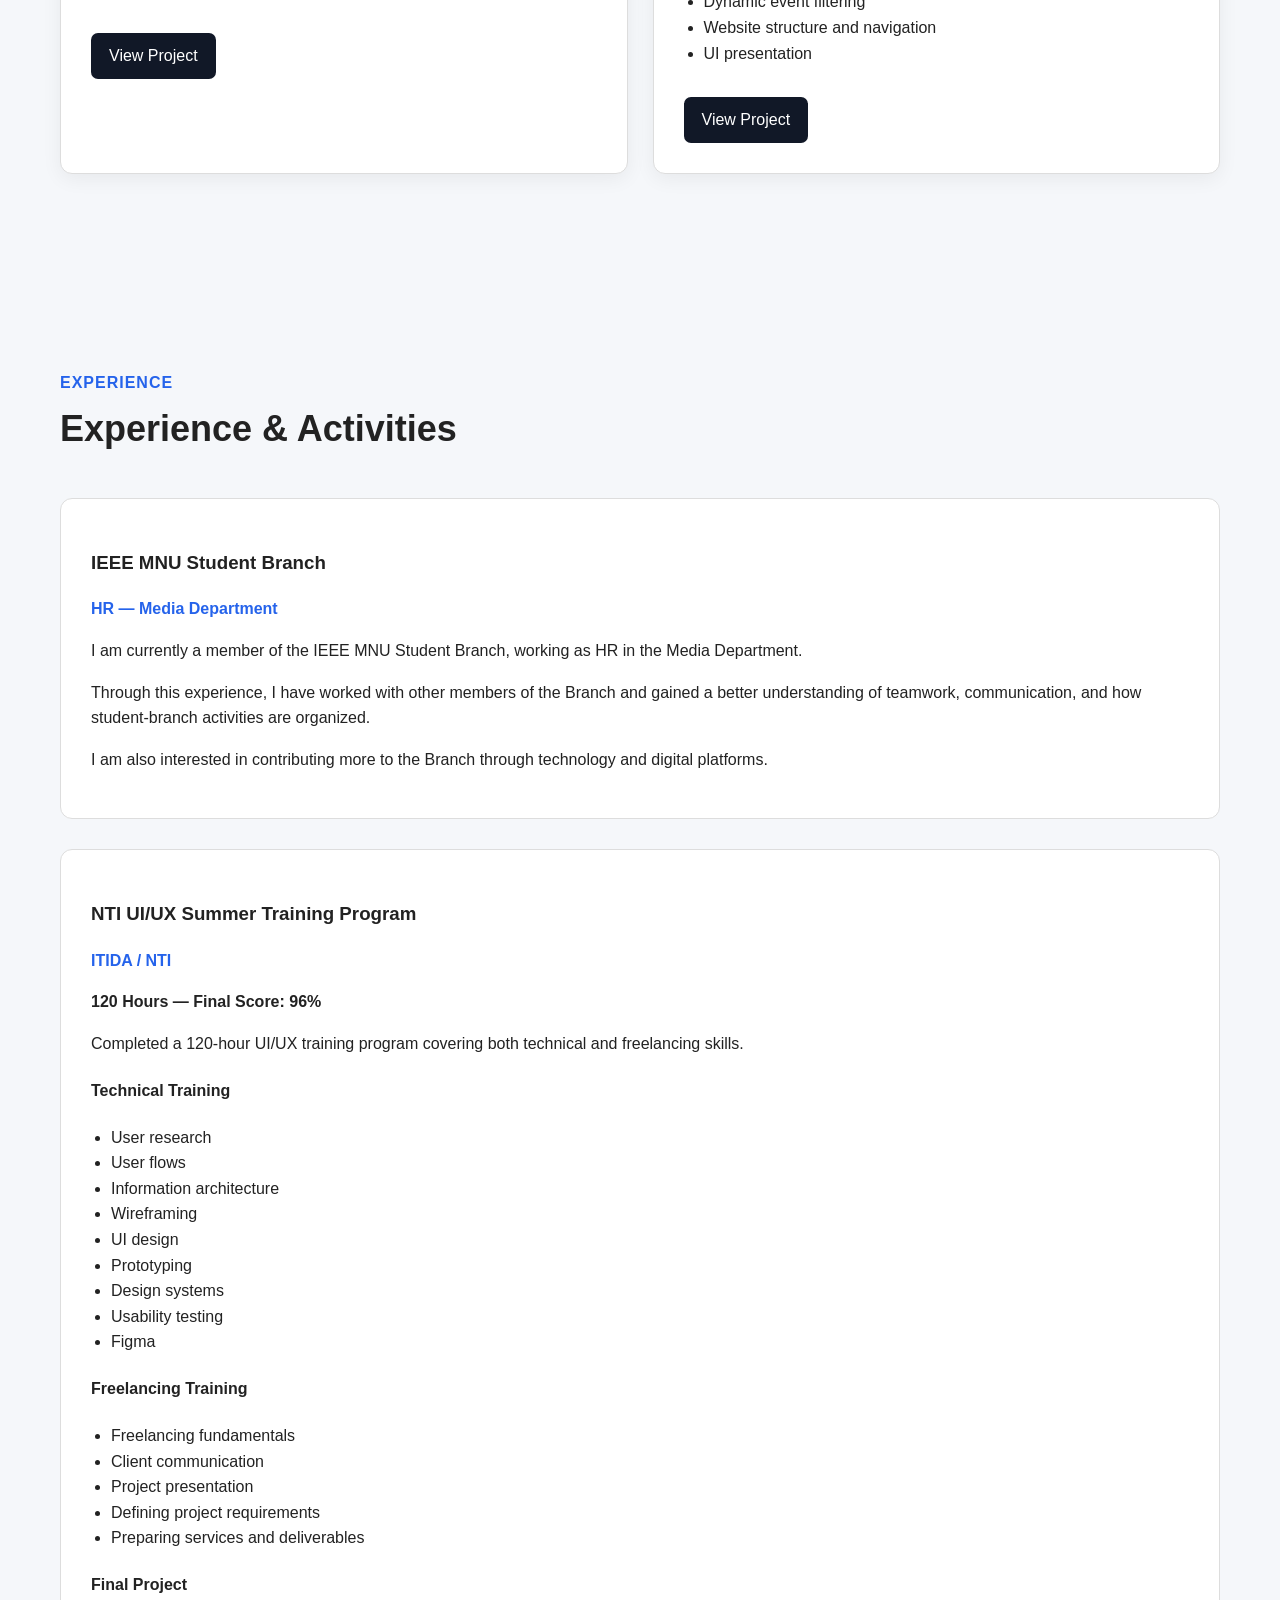
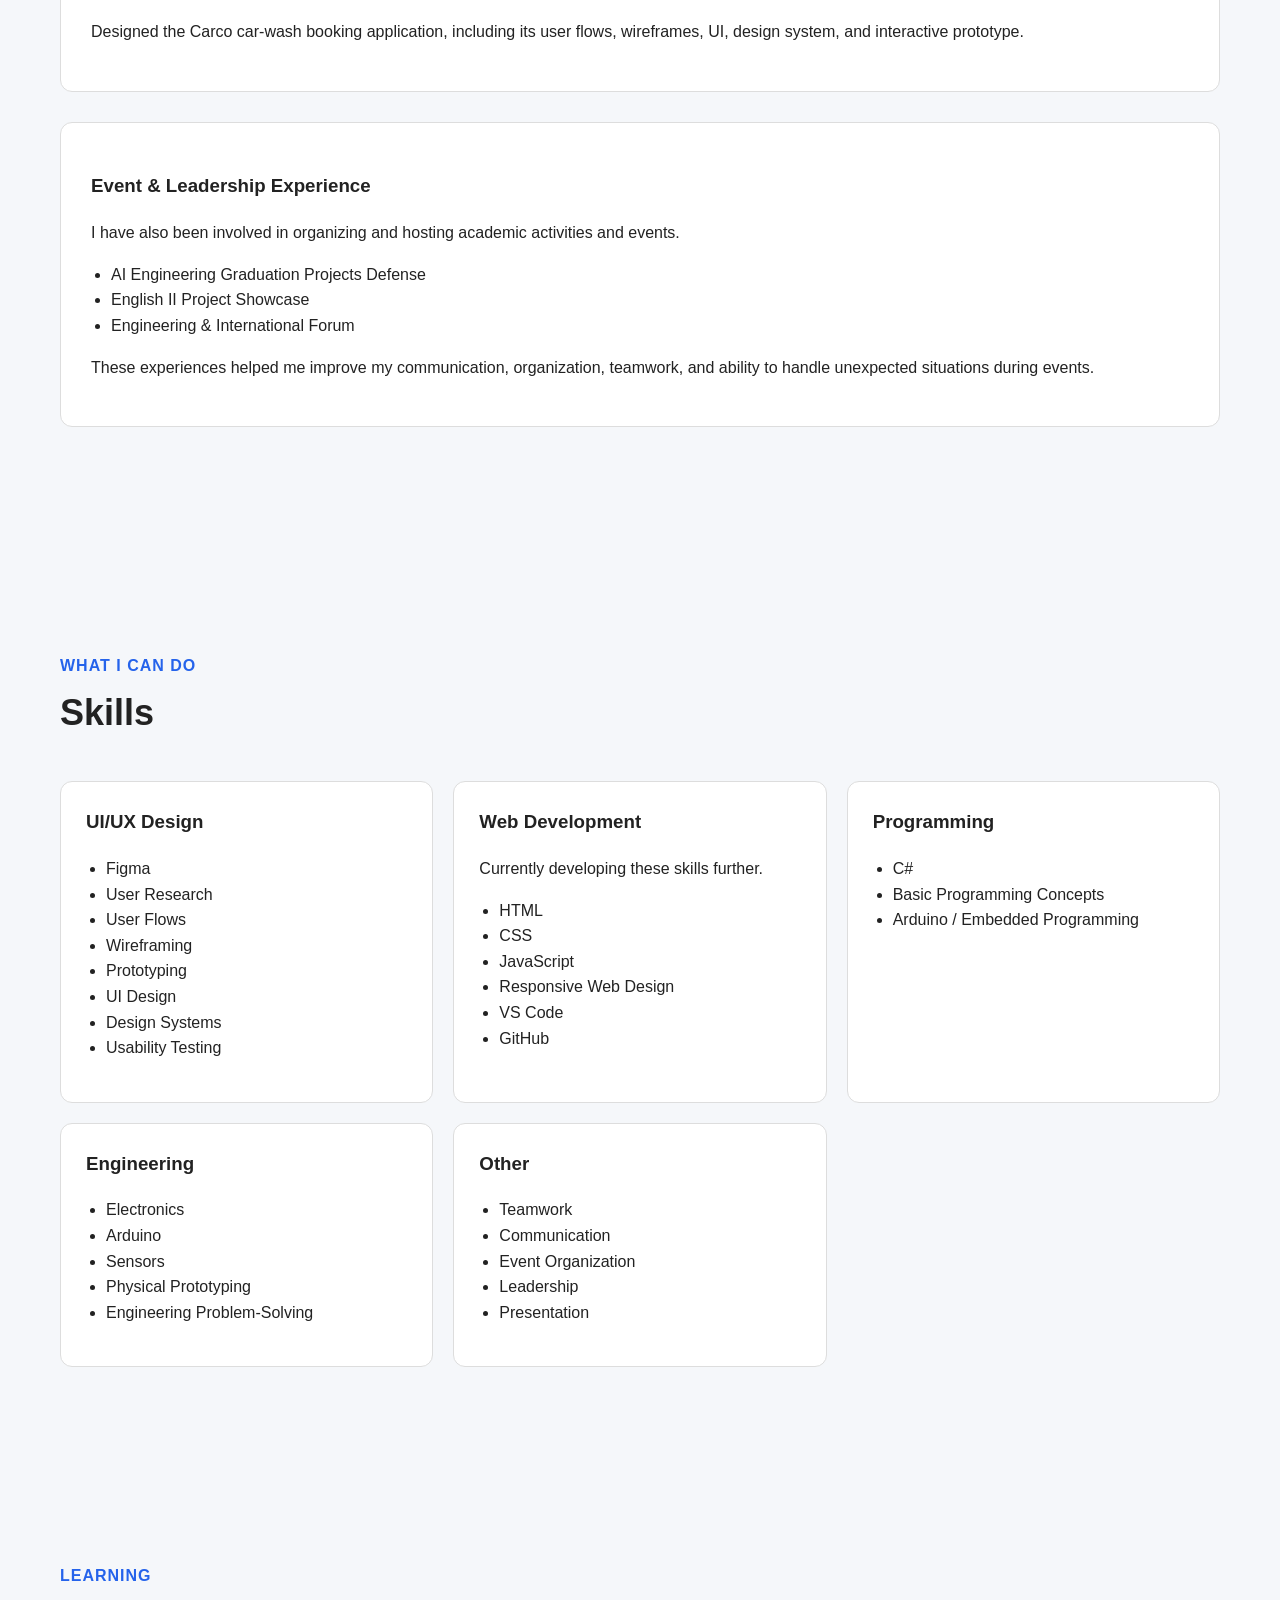
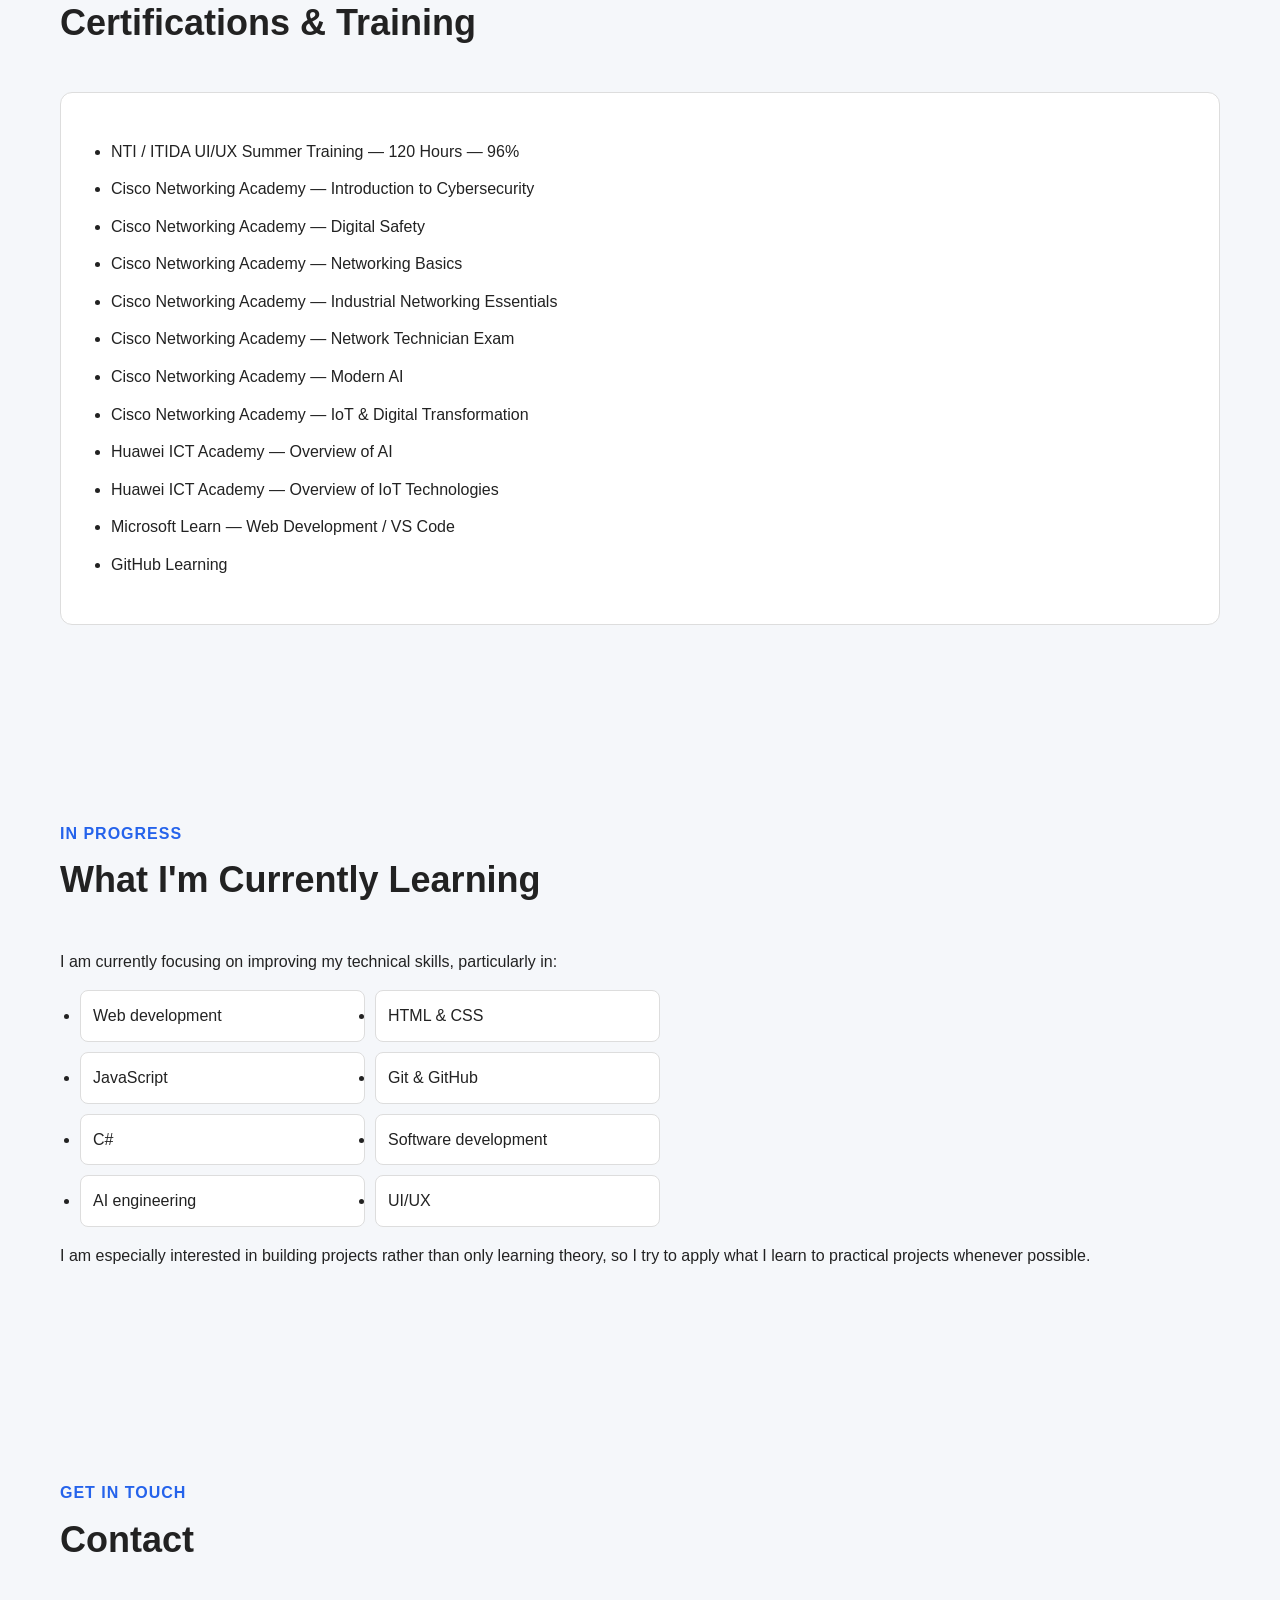
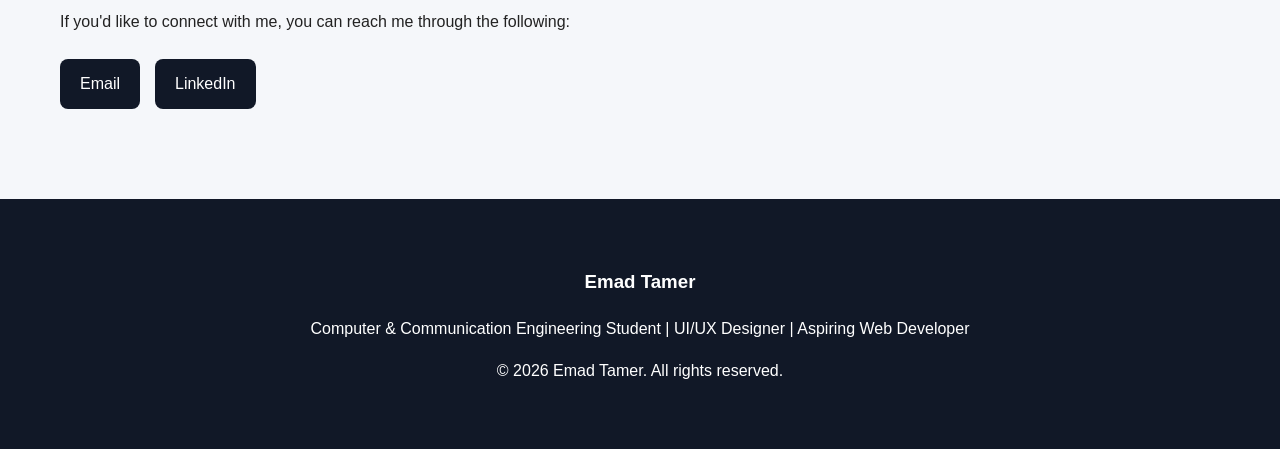
==== commit 820c0da1: "Fixed Link and Added Profile" ====
--- a/index.html
+++ b/index.html
@@ -93,6 +93,8 @@
                 <h2>About Me</h2>
 
             </div>
+
+            <img src="Portfolio_pic.jpeg" alt="Emad Tamer" class="profile-image">
 
             <div class="about-content">
 
@@ -233,7 +235,7 @@
                     </ul>
 
                     <a
-                        href="#"
+                        href="Event%20Landing%20Page/index.html"
                         class="project-link"
                     >
                         View Project
@@ -277,7 +279,7 @@
                     </ul>
 
                     <a
-                        href="#"
+                        href="Event%20Dashboard/index.html"
                         class="project-link"
                     >
                         View Project
@@ -286,7 +288,7 @@
                 </article>
 
 
-                <!-- WEB PROJECT 3 -->
+                <!--  WEB PROJECT 3 -->
 
                 <article class="project-card">
 
@@ -323,7 +325,7 @@
                     </ul>
 
                     <a
-                        href="#"
+                        href="IEEE%20Website/index.html"
                         class="project-link"
                     >
                         View Project
--- a/styles.css
+++ b/styles.css
@@ -175,6 +175,14 @@
     margin-bottom: 20px;
 }
 
+.profile-image {
+    width: 180px;
+    height: 180px;
+    object-fit: cover;
+    border-radius: 50%;
+    display: block;
+    margin-bottom: 30px;
+}
 
 /* ==================== PROJECTS ==================== */
 
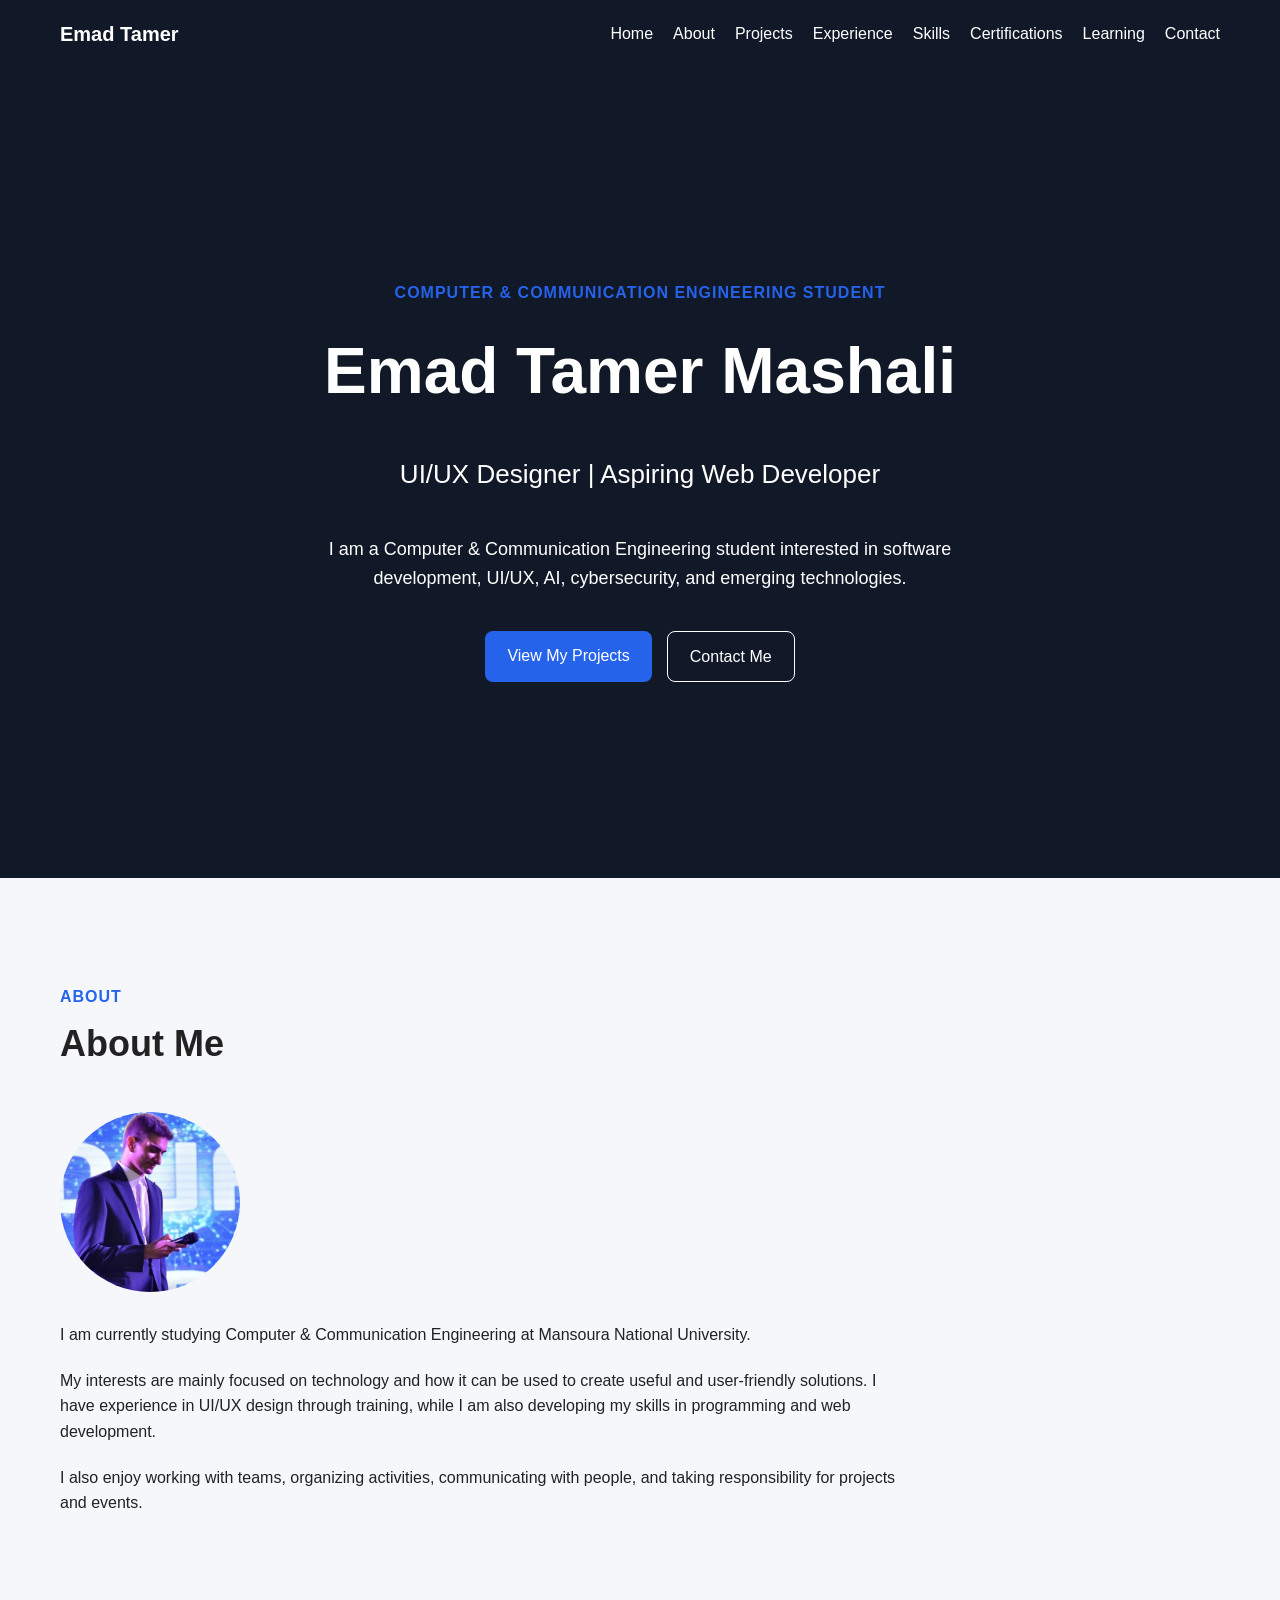
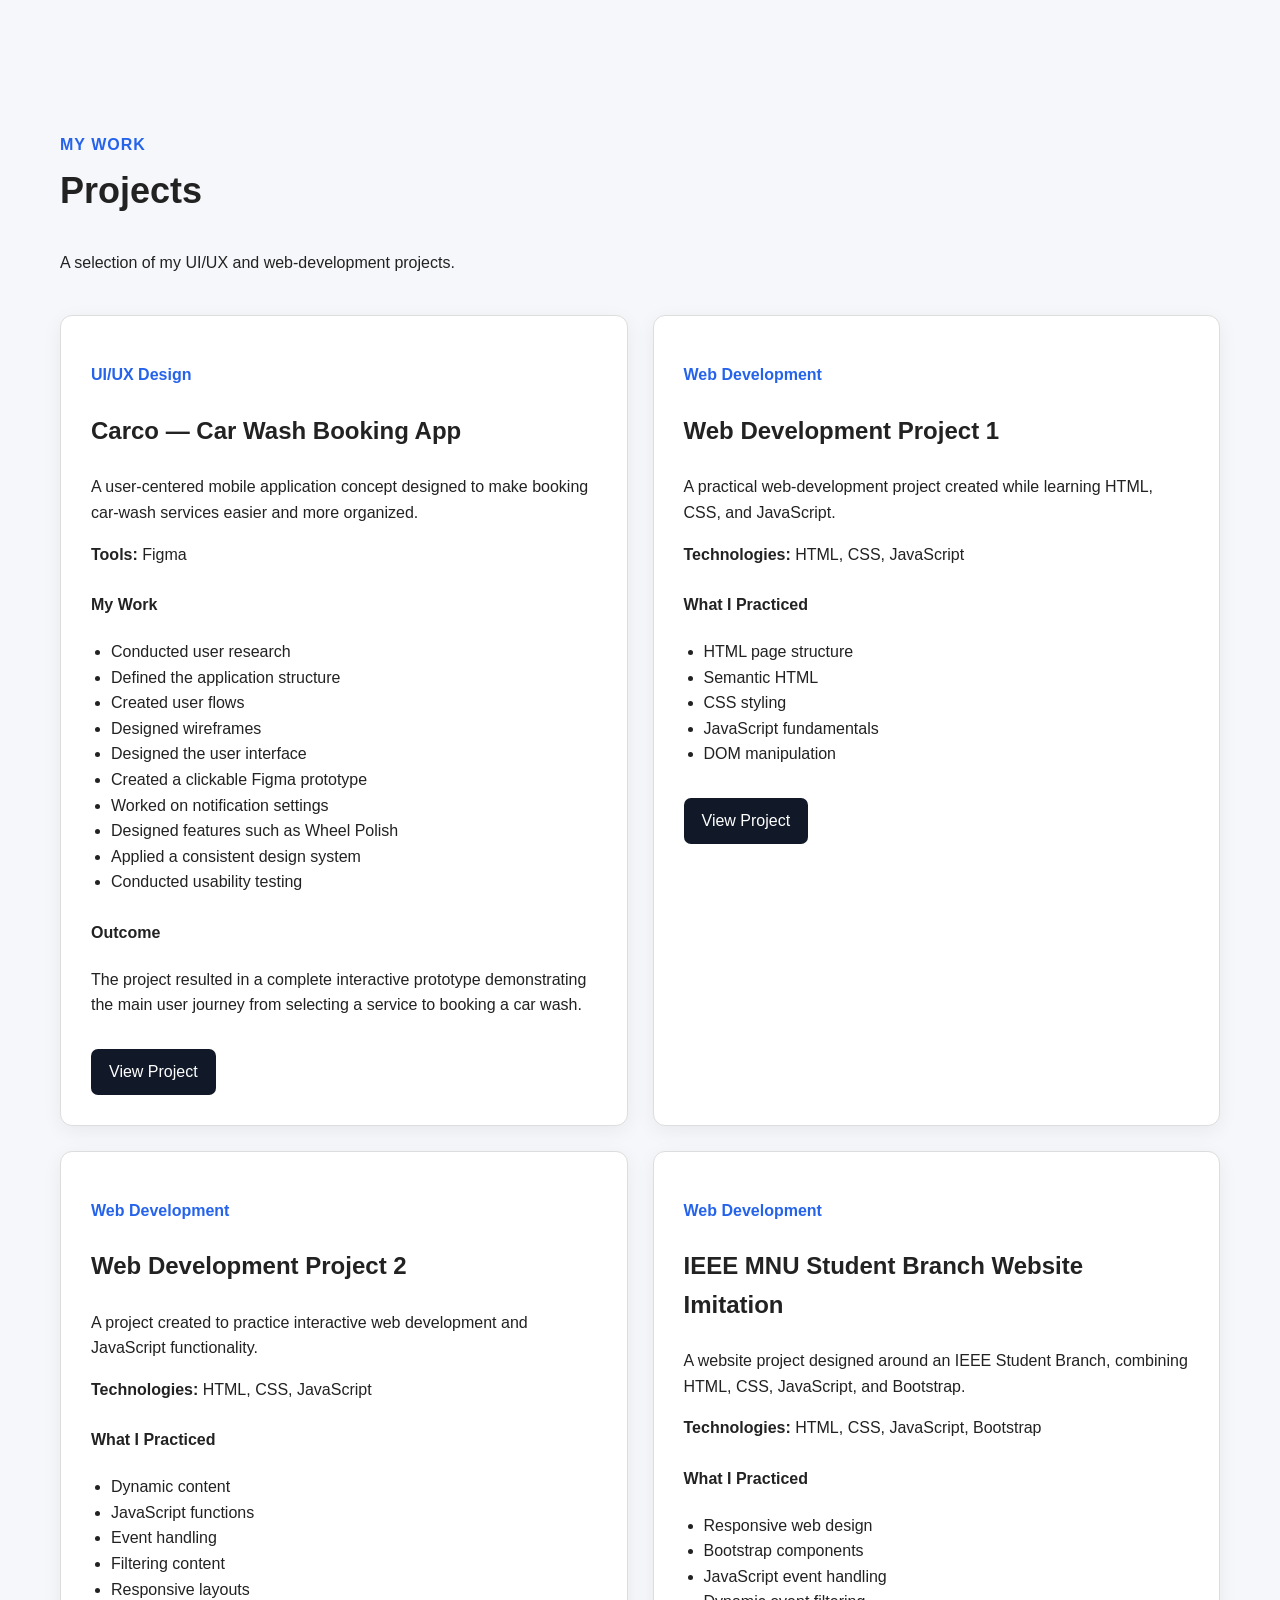
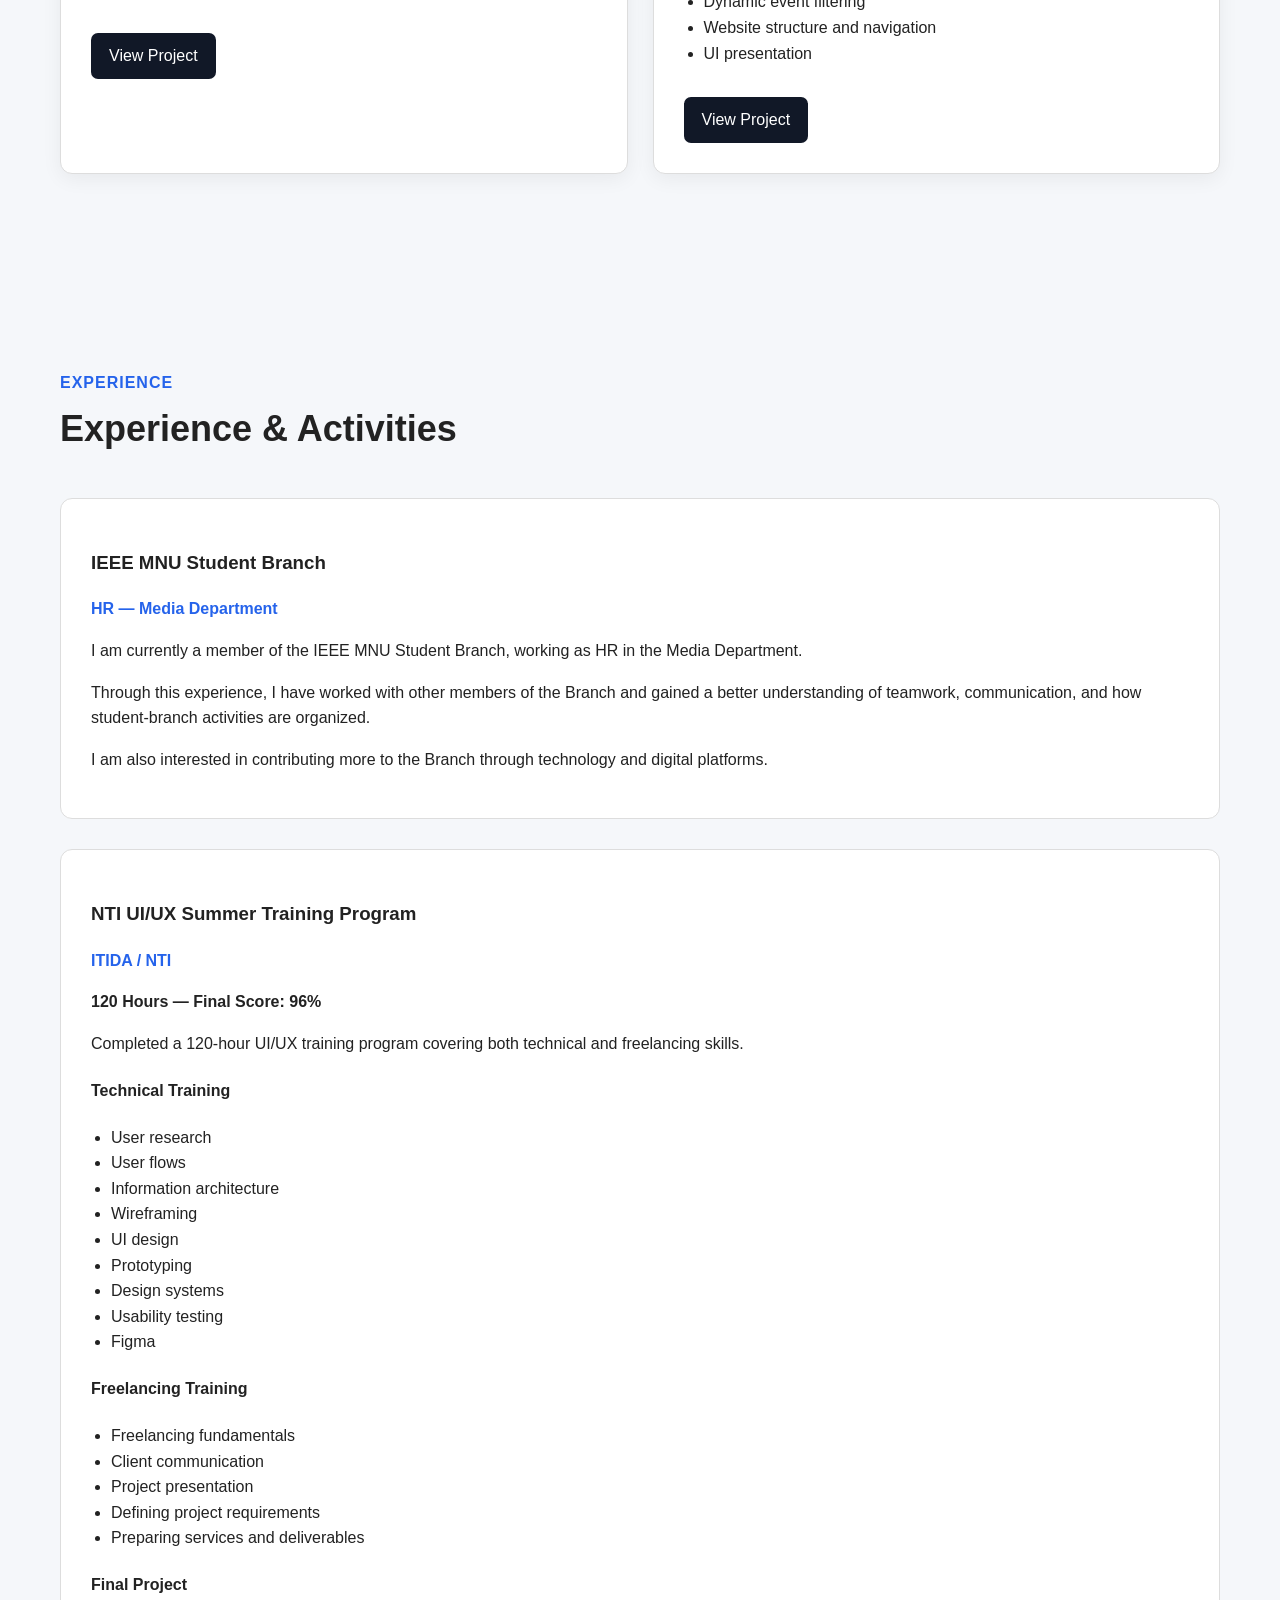
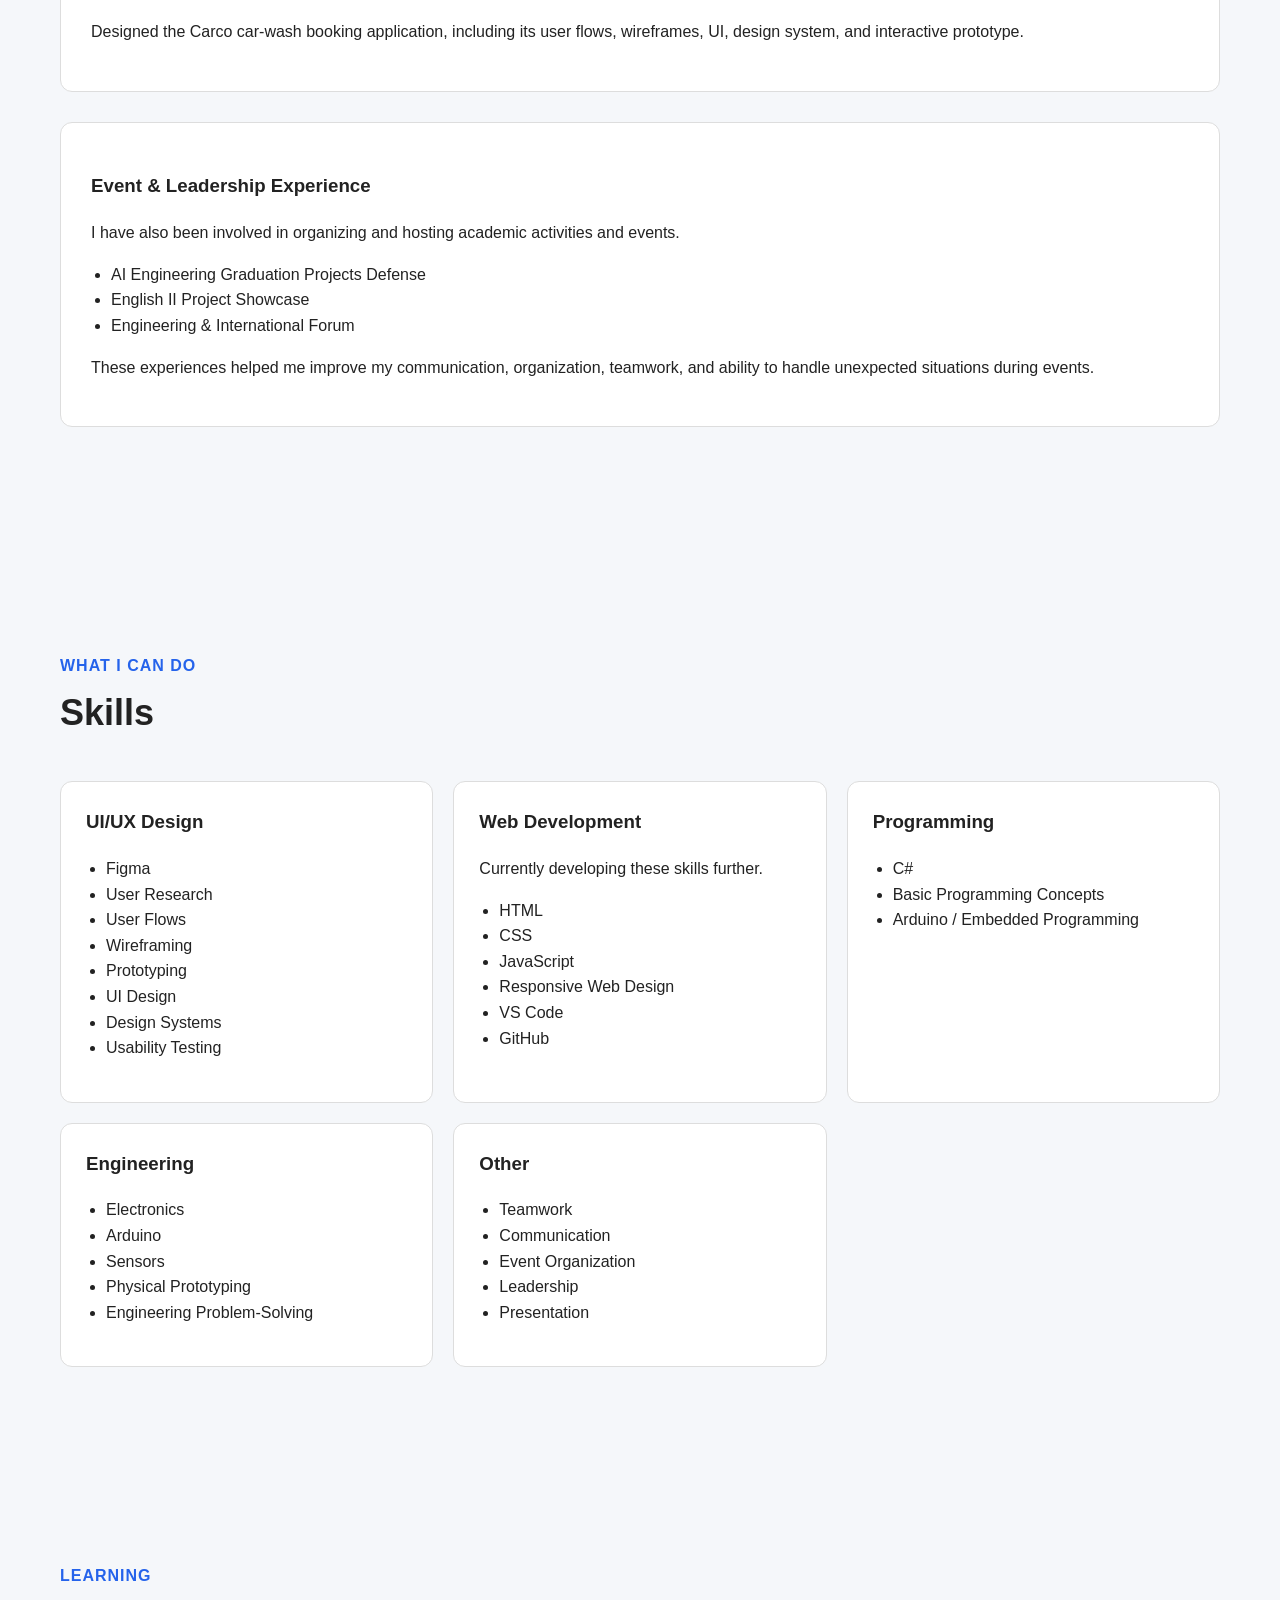
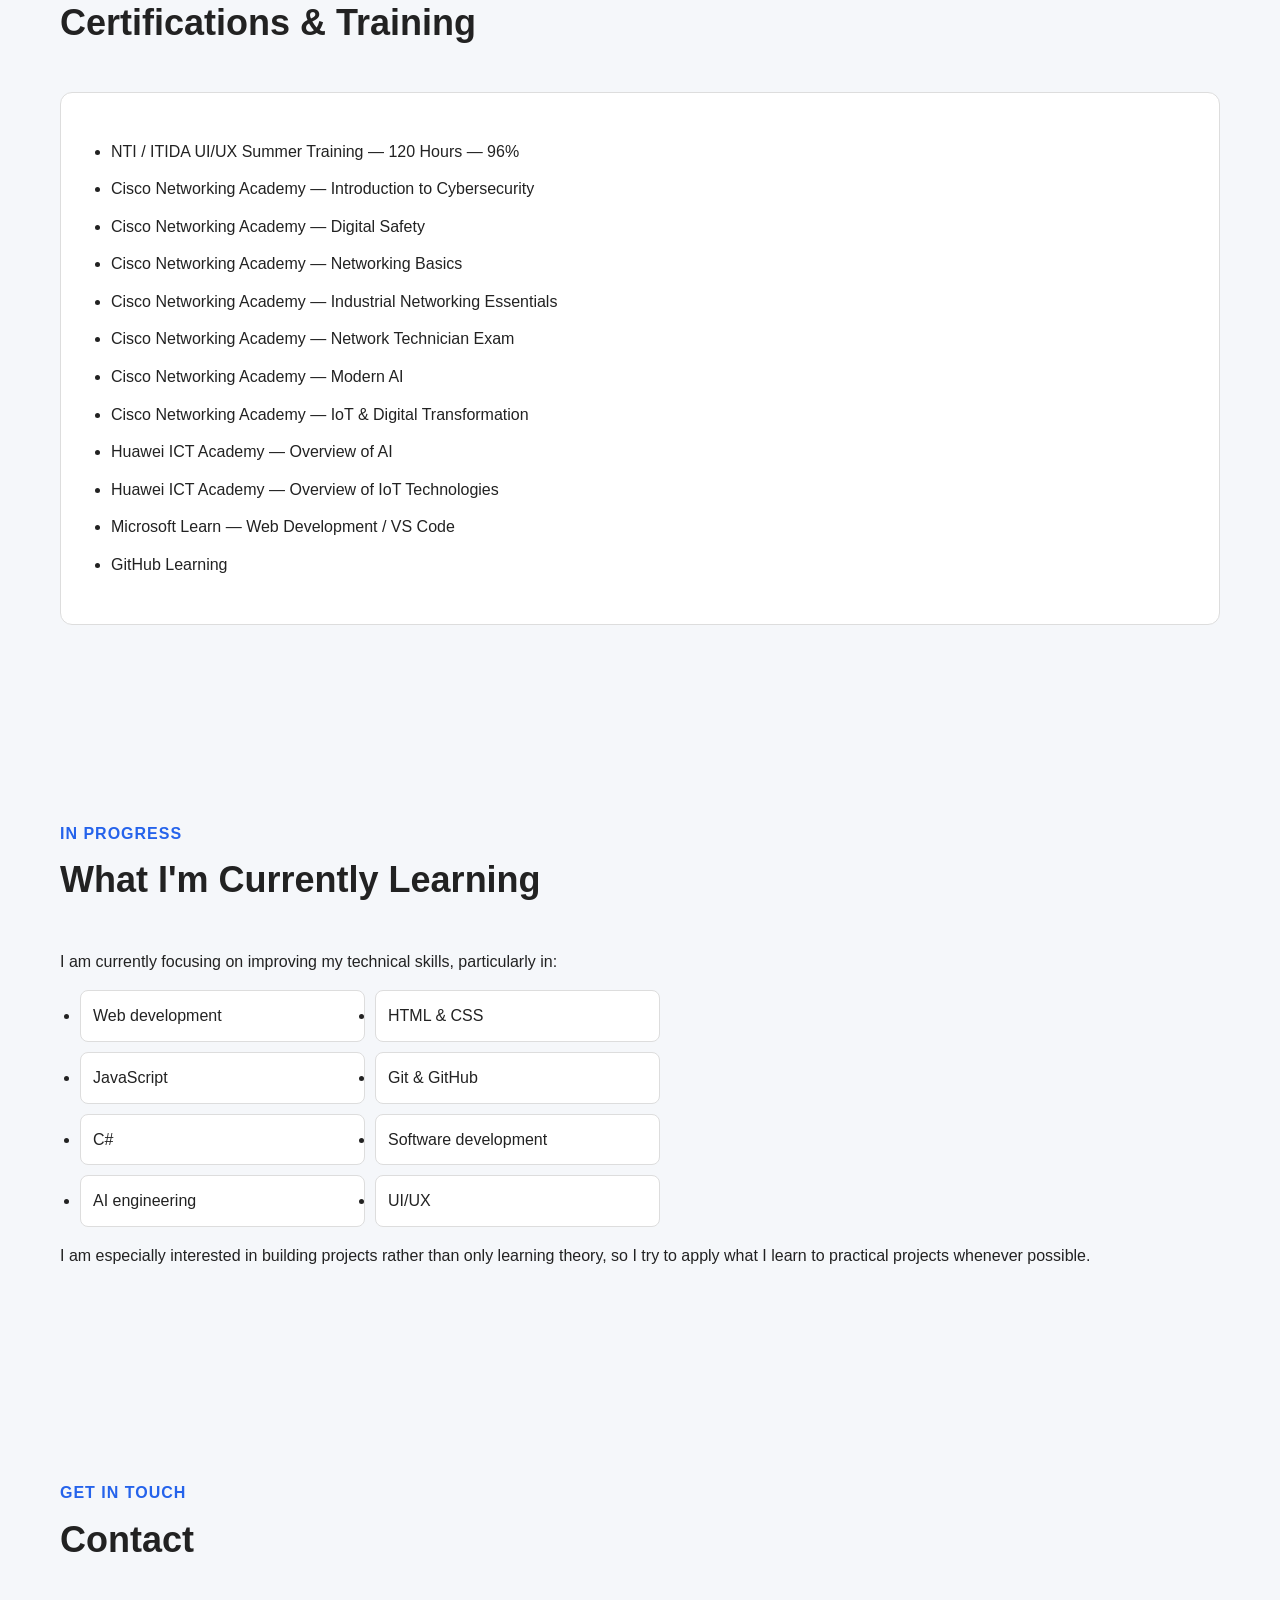
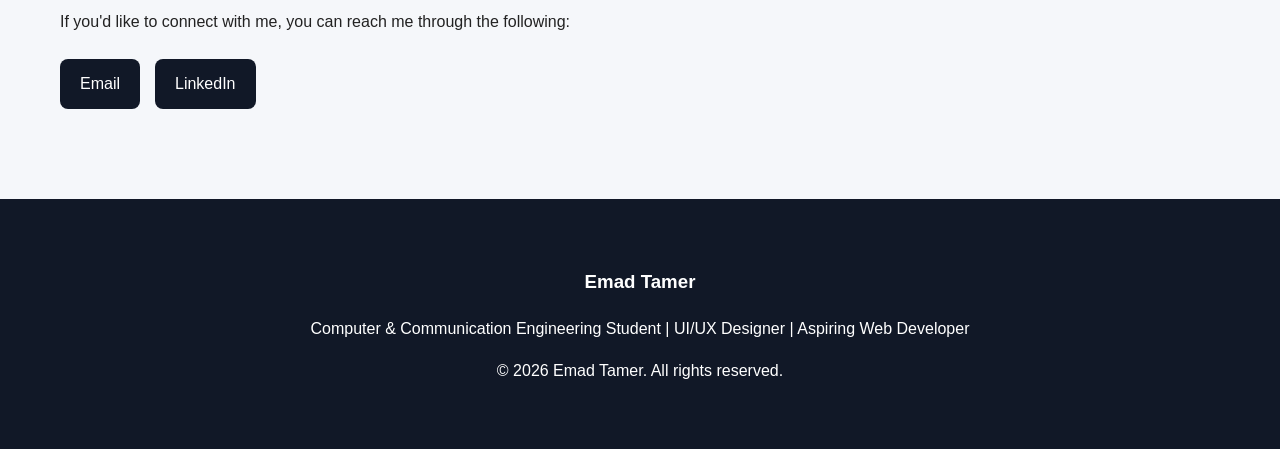
==== commit 4fcc4e18: "Test2" ====
--- a/index.html
+++ b/index.html
@@ -107,7 +107,7 @@
                     My interests are mainly focused on technology and
                     how it can be used to create useful and user-friendly
                     solutions. I have experience in UI/UX design through
-                    training and personal projects, while I am also
+                    training, while I am also
                     developing my skills in programming and web development.
                 </p>
 
